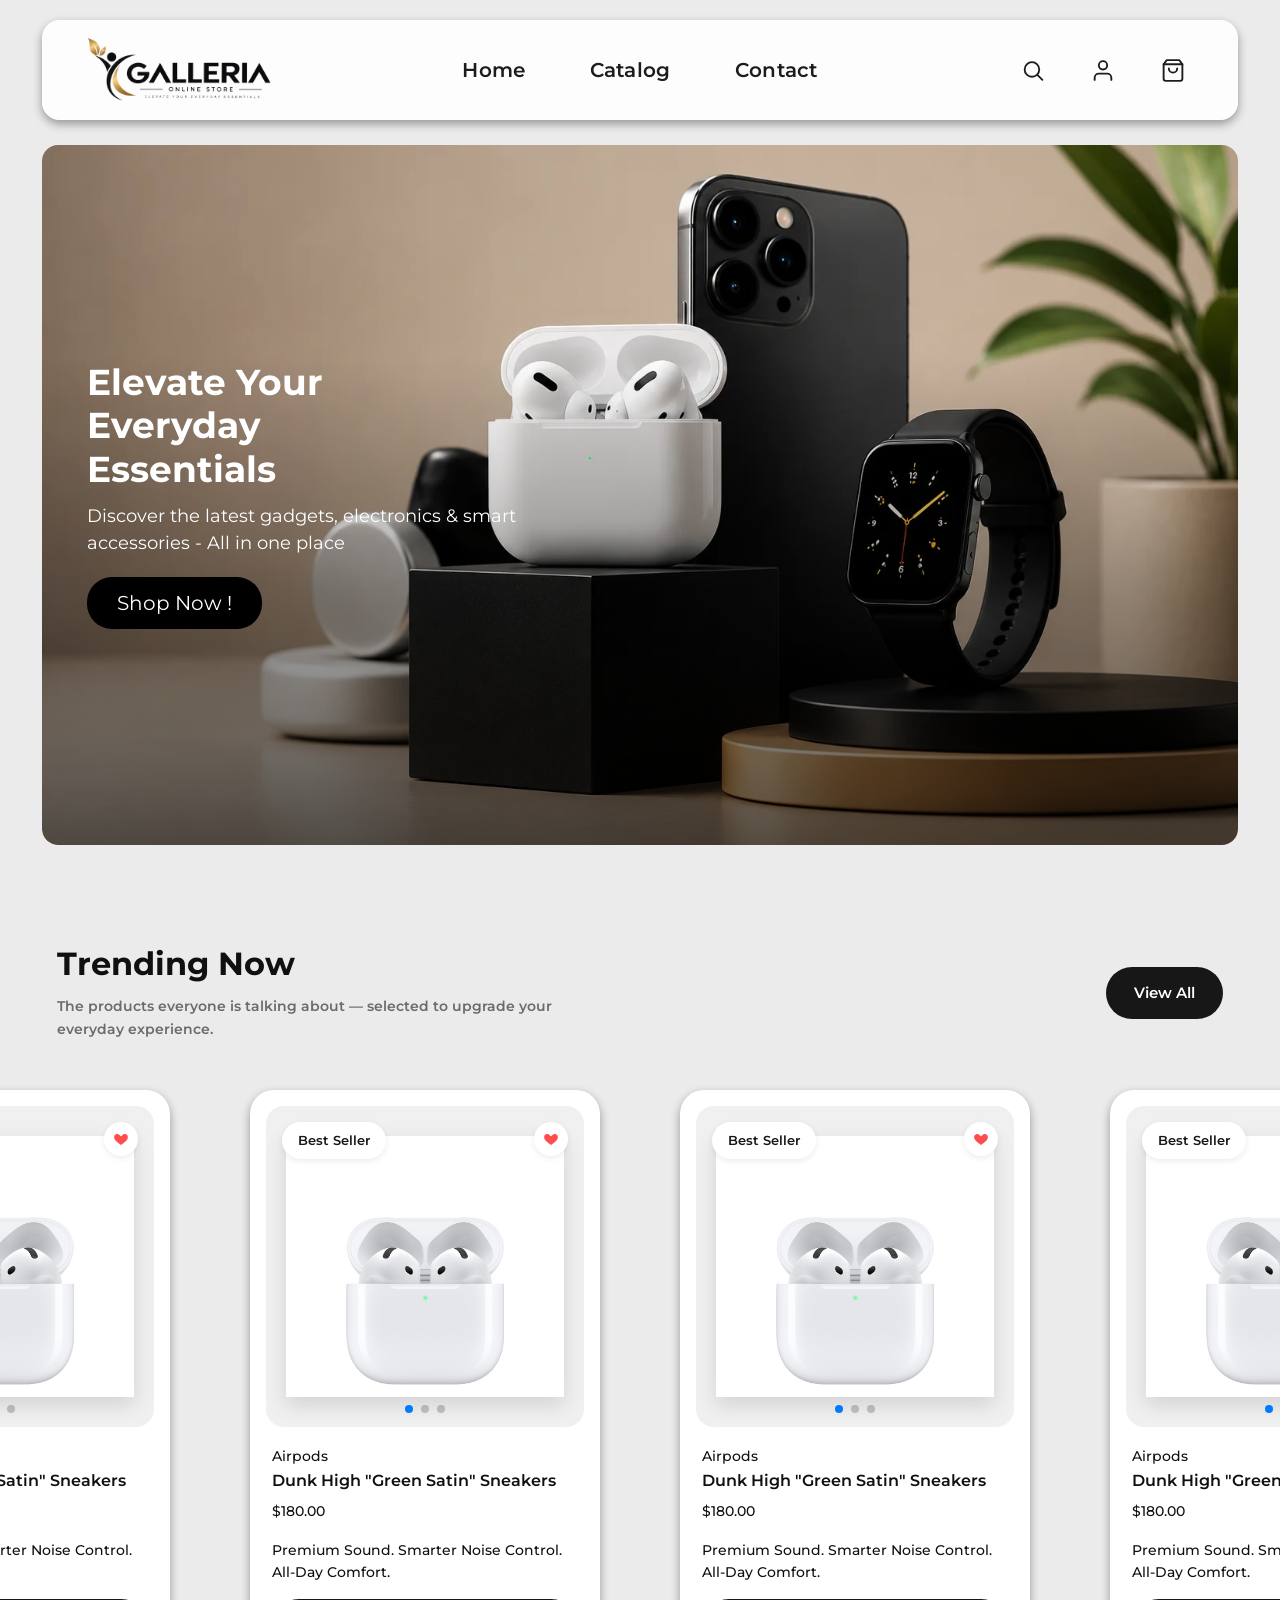
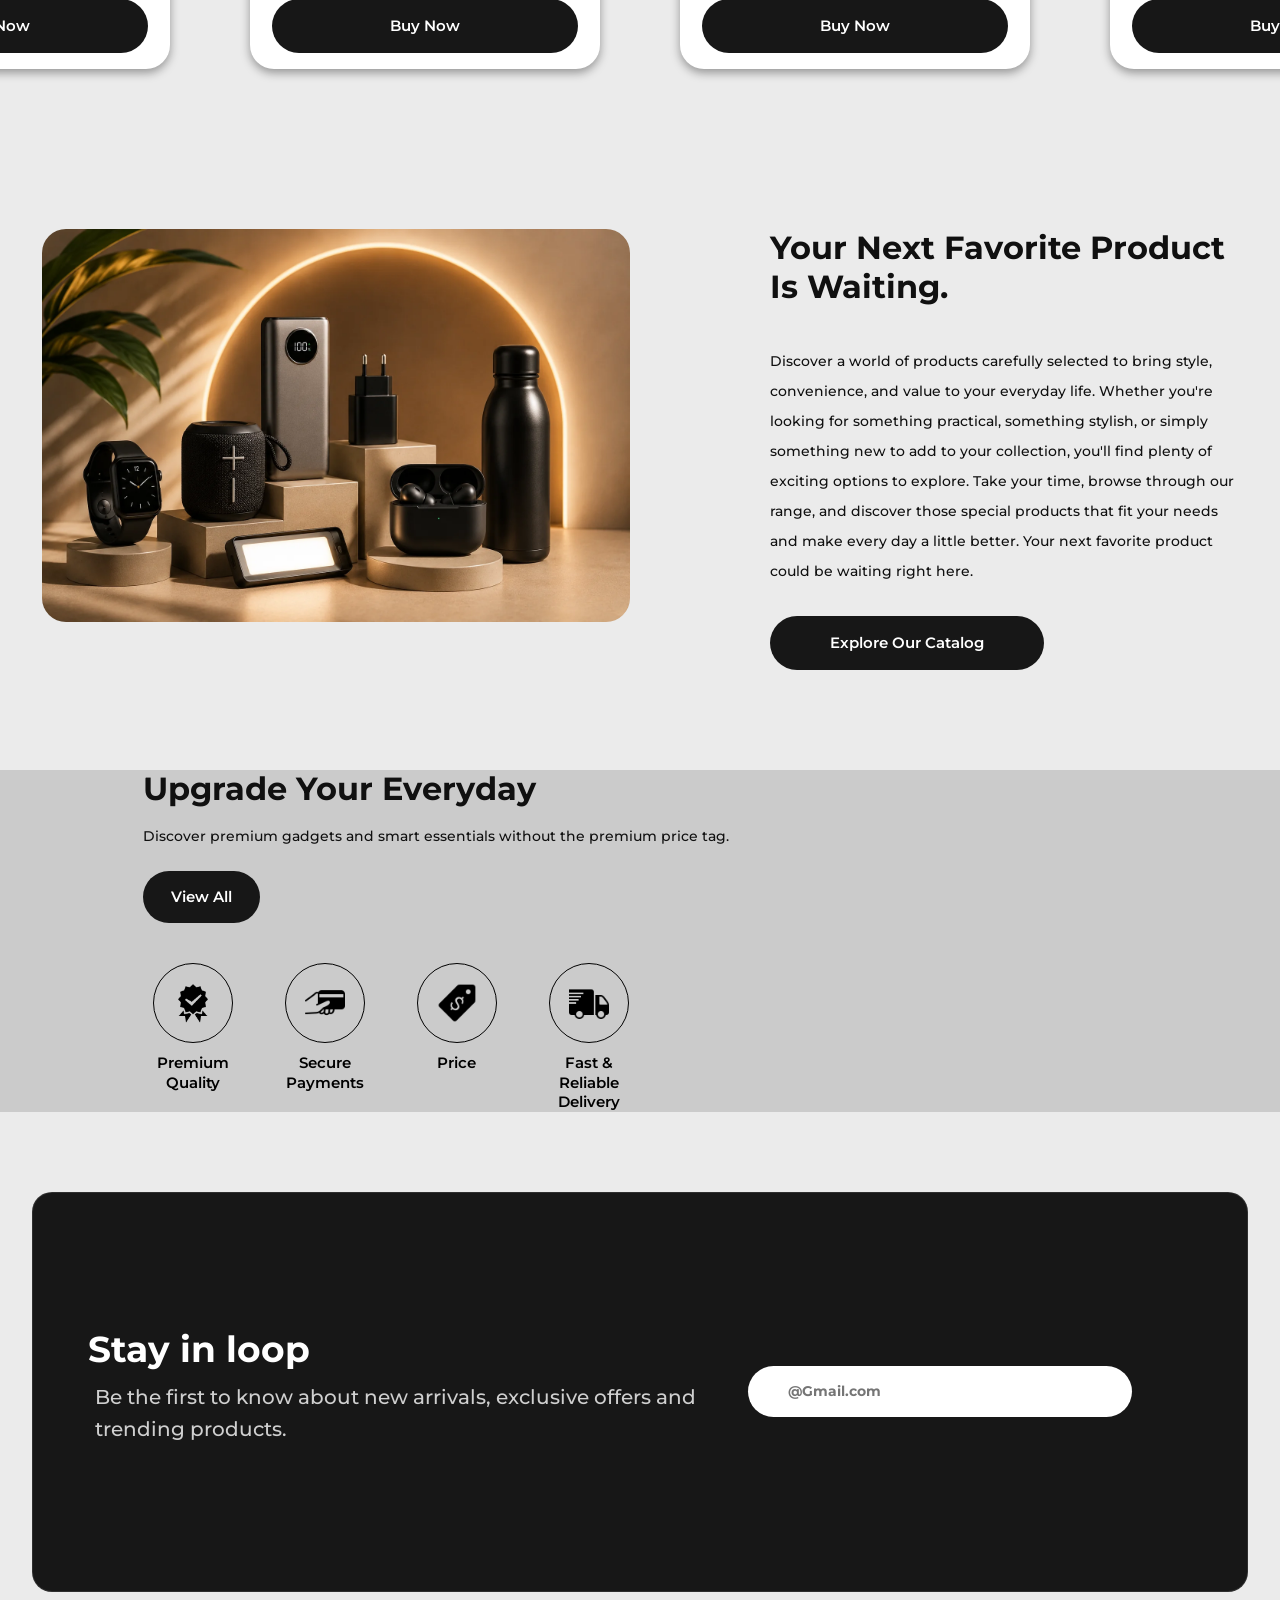
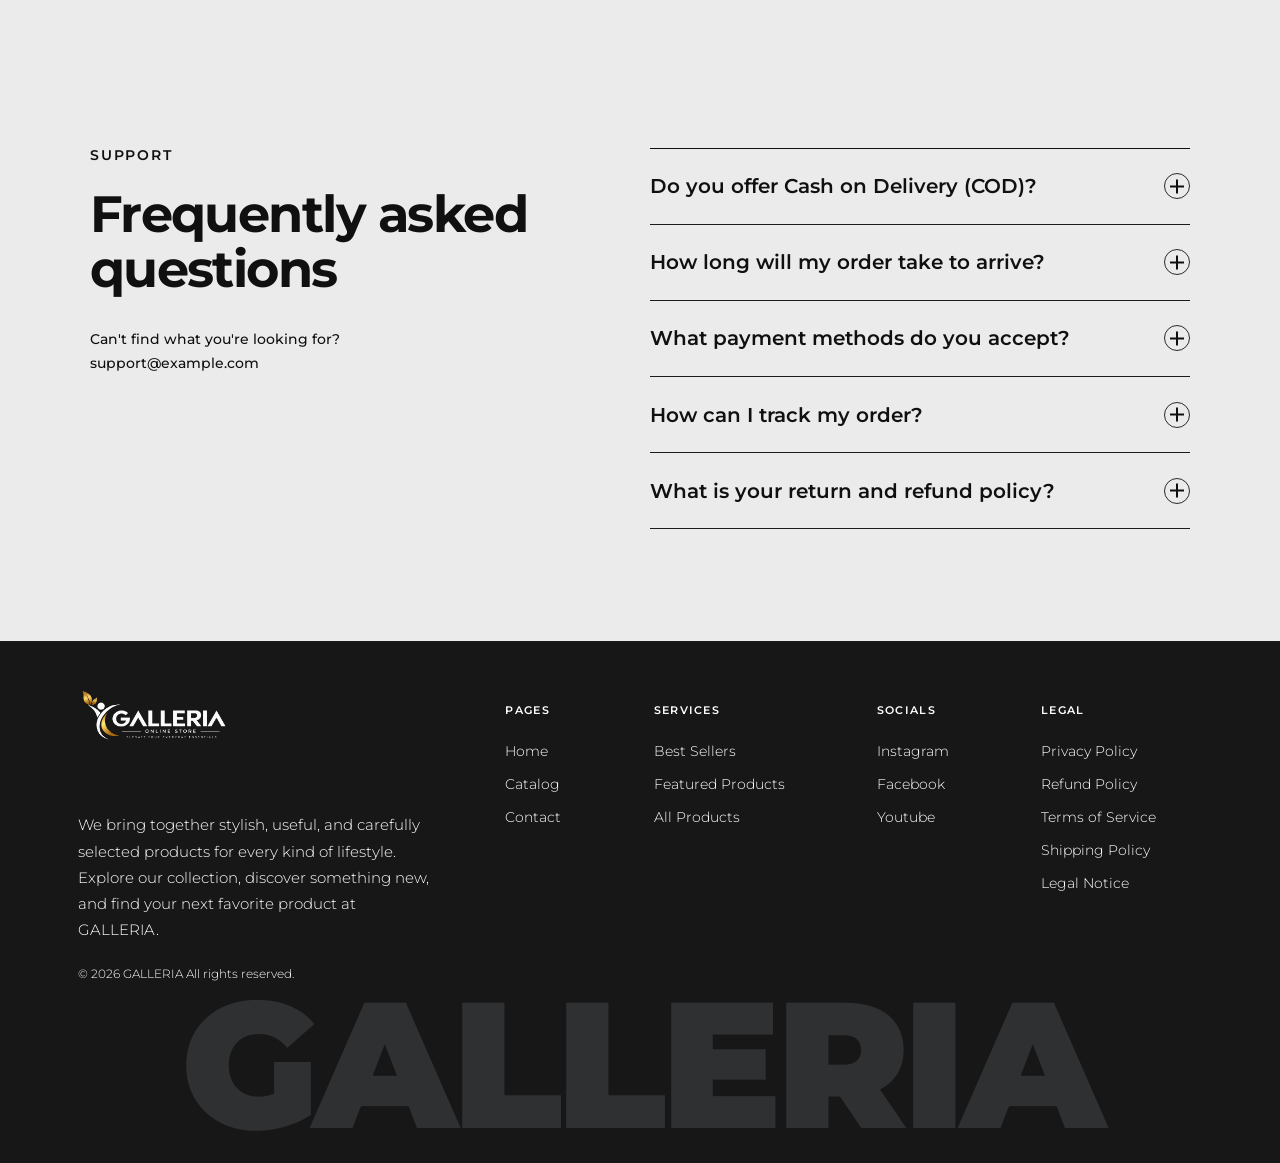
==== index.html @ 8efe570e "Today i made 4 pages refund,terms,legal and shipping" ====
<!DOCTYPE html>
<html lang="en">

<head>
    <meta charset="UTF-8">
    <meta name="viewport" content="width=device-width, initial-scale=1.0">
    <title> Galleria | Home </title>
    <meta http-equiv="X-UA-Compatible" content="IE=7">
    <link rel="shortcut icon" href="assets/images/favicon/favicon.ico" type="image/x-icon">
    <link rel="stylesheet" href="assets/css/custom-style.css">
</head>

<body>
    <!-- NAVBAR START -->
    <nav class="navbar">
        <div class="custom-container">
            <div class="row">
                <div class="col-12 col-lg-12">
                    <div class="nav__wrap">
                        <div class="nav_right">
                            <div class="header_logo">
                                <a href="index.html">
                                    <img class="img-fluid" src="assets/images/galleria images/logo/logo-img.avif"
                                        alt="logo">
                                </a>
                            </div>
                        </div>
                        <div class="main-menu">
                            <ul class="nav_item">
                                <li class="nav_items"><a href="index.html">Home</a></li>
                                <li class="nav_items"><a href="catalog.html">Catalog</a></li>
                                <li class="nav_items"><a href="contact.html">Contact</a></li>
                            </ul>
                        </div>
                        <div class="nav_buttons">
                            <div class="icon_group">
                                <a href="">
                                    <svg viewBox="0 0 24 24" fill="none" stroke-width="1.8" stroke-linecap="round"
                                        stroke-linejoin="round">
                                        <circle cx="11" cy="11" r="7" />
                                        <line x1="21" y1="21" x2="16.65" y2="16.65" />
                                    </svg>
                                </a>
                                <a href="">
                                    <svg viewBox="0 0 24 24" fill="none" stroke-width="1.8" stroke-linecap="round"
                                        stroke-linejoin="round">
                                        <path d="M20 21v-2a4 4 0 0 0-4-4H8a4 4 0 0 0-4 4v2" />
                                        <circle cx="12" cy="7" r="4" />
                                    </svg>
                                </a>
                                <a href="">
                                    <svg viewBox="0 0 24 24" fill="none" stroke-width="1.8" stroke-linecap="round"
                                        stroke-linejoin="round">
                                        <path d="M6 2 3 6v14a2 2 0 0 0 2 2h14a2 2 0 0 0 2-2V6l-3-4Z" />
                                        <path d="M3 6h18" />
                                        <path d="M16 10a4 4 0 0 1-8 0" />
                                    </svg>
                                </a>
                            </div>
                        </div>
                    </div>
                </div>
            </div>
        </div>
    </nav>
    <!-- NAVBAR END -->

    <!-- BANNER SECTION START -->
    <section class="banner_section">
        <div class="custom-container">
            <div class="banner_bg_wrap">
                <img class="bg-img" src="assets/images/galleria images/Banner img/banner-img.webp" alt="">
                <div class="banner_overlay"></div>
                <div class="row">
                    <div class="col-12 col-lg">
                        <div class="content-area">
                            <h2 class="heading fs-54 fw-700">Elevate Your<br>
                                Everyday<br> Essentials</h2>
                            <div class="cnt_wrap fs-24 fw-400">
                                <p>Discover the latest gadgets, electronics & smart accessories - All in one place</p>
                            </div>
                            <a href="#" class="primary-btn">
                                <div class="primary-btn-text">
                                    Shop Now !
                                </div>
                            </a>
                        </div>
                    </div>
                </div>
            </div>
        </div>
    </section>
    <!-- BANNER SECTION END -->

    <!-- Tranding now SECTION START -->
    <section class="tranding_now_section">
        <div class="custom-container">
            <div class="row">
                <!-- TOP-BLOCK -->
                <div class="col-12 col-lg-12">
                    <div class="top-block">
                        <div class="content_area primary-text-color">
                            <h2 class="heading fs-48 fw-700">Trending Now</h2>
                            <div class="cnt_wrap fs-16 fw-600">
                                The products everyone is talking about — selected to upgrade your everyday experience.
                            </div>
                        </div>
                        <div class="view_all_button">
                            <a href="#" class="view_all_text">
                                View All
                            </a>
                        </div>
                    </div>
                </div>
            </div>

            <!-- INNER CARDS -->
            <div class="tranding_now_inner">
                <div class="row ">
                    <div class="col-12 col-lg-12 d-flex justify-content-between ">
                        <!-- CARD 1 -->
                        <div class="col-12 col-lg-4 col-md-6">
                            <div class="product_item_cards">
                                <div class="product_bg">
                                    <div class="img_wrap">
                                        <span class="product_title">Best Seller</span>
                                        <span class="like_btn"></span>
                                        <div class="swiper img_swiper">
                                            <div class="swiper-wrapper">
                                                <div class="swiper-slide">
                                                    <img src="assets/images/galleria images/tranding now/airpods-4-select-202409_FV1.jpg"
                                                        alt="">
                                                </div>
                                                <div class="swiper-slide">
                                                    <img src="assets/images/galleria images/tranding now/airpods-4-select-202409_FV1.jpg"
                                                        alt="">
                                                </div>
                                                <div class="swiper-slide"><img
                                                        src="assets/images/galleria images/tranding now/airpods-4-select-202409_FV1.jpg"
                                                        alt=""></div>
                                            </div>
                                            <div class="swiper-pagination"></div>
                                        </div>
                                    </div>
                                    <div class="content_area primary-text-color ">
                                        <p class="brand fs-14 fw-500">Airpods</p>
                                        <h2 class="heading fs-20 fw-600">Dunk High "Green Satin" Sneakers</h2>
                                        <div class="cnt_wrap fs-16 fw-500">
                                            <p>$180.00</p>
                                            <p>Premium Sound. Smarter Noise Control. All-Day Comfort.</p>
                                        </div>
                                        <div class="product_button">
                                            <a href="#" class="buy_now_btn">
                                                Buy Now
                                            </a>
                                        </div>
                                    </div>
                                </div>
                            </div>
                        </div>

                        <!-- CARD 2 -->
                        <div class="col-12 col-lg-4 col-md-6">
                            <div class="product_item_cards">
                                <div class="product_bg">
                                    <div class="img_wrap">
                                        <span class="product_title">Best Seller</span>
                                        <span class="like_btn"></span>
                                        <div class="swiper img_swiper">
                                            <div class="swiper-wrapper">
                                                <div class="swiper-slide">
                                                    <img src="assets/images/galleria images/tranding now/airpods-4-select-202409_FV1.jpg"
                                                        alt="">
                                                </div>
                                                <div class="swiper-slide">
                                                    <img src="assets/images/galleria images/tranding now/airpods-4-select-202409_FV1.jpg"
                                                        alt="">
                                                </div>
                                                <div class="swiper-slide"><img
                                                        src="assets/images/galleria images/tranding now/airpods-4-select-202409_FV1.jpg"
                                                        alt=""></div>
                                            </div>
                                            <div class="swiper-pagination"></div>
                                        </div>
                                    </div>
                                    <div class="content_area primary-text-color ">
                                        <p class="brand fs-14 fw-500">Airpods</p>
                                        <h2 class="heading fs-20 fw-600">Dunk High "Green Satin" Sneakers</h2>
                                        <div class="cnt_wrap fs-16 fw-500">
                                            <p>$180.00</p>
                                            <p>Premium Sound. Smarter Noise Control. All-Day Comfort.</p>
                                        </div>
                                        <div class="product_button">
                                            <a href="#" class="buy_now_btn">
                                                Buy Now
                                            </a>
                                        </div>
                                    </div>
                                </div>
                            </div>
                        </div>

                        <!-- CARD 3 -->
                        <div class="col-12 col-lg-4 col-md-6">
                            <div class="product_item_cards">
                                <div class="product_bg">
                                    <div class="img_wrap">
                                        <span class="product_title">Best Seller</span>
                                        <span class="like_btn"></span>
                                        <div class="swiper img_swiper">
                                            <div class="swiper-wrapper">
                                                <div class="swiper-slide">
                                                    <img src="assets/images/galleria images/tranding now/airpods-4-select-202409_FV1.jpg"
                                                        alt="">
                                                </div>
                                                <div class="swiper-slide">
                                                    <img src="assets/images/galleria images/tranding now/airpods-4-select-202409_FV1.jpg"
                                                        alt="">
                                                </div>
                                                <div class="swiper-slide"><img
                                                        src="assets/images/galleria images/tranding now/airpods-4-select-202409_FV1.jpg"
                                                        alt=""></div>
                                            </div>
                                            <div class="swiper-pagination"></div>
                                        </div>
                                    </div>
                                    <div class="content_area primary-text-color ">
                                        <p class="brand fs-14 fw-500">Airpods</p>
                                        <h2 class="heading fs-20 fw-600">Dunk High "Green Satin" Sneakers</h2>
                                        <div class="cnt_wrap fs-16 fw-500">
                                            <p>$180.00</p>
                                            <p>Premium Sound. Smarter Noise Control. All-Day Comfort.</p>
                                        </div>
                                        <div class="product_button">
                                            <a href="#" class="buy_now_btn">
                                                Buy Now
                                            </a>
                                        </div>
                                    </div>
                                </div>
                            </div>
                        </div>

                        <!-- CARD 4 -->
                        <div class="col-12 col-lg-4 col-md-6">
                            <div class="product_item_cards">
                                <div class="product_bg">
                                    <div class="img_wrap">
                                        <span class="product_title">Best Seller</span>
                                        <span class="like_btn"></span>
                                        <div class="swiper img_swiper">
                                            <div class="swiper-wrapper">
                                                <div class="swiper-slide">
                                                    <img src="assets/images/galleria images/tranding now/airpods-4-select-202409_FV1.jpg"
                                                        alt="">
                                                </div>
                                                <div class="swiper-slide">
                                                    <img src="assets/images/galleria images/tranding now/airpods-4-select-202409_FV1.jpg"
                                                        alt="">
                                                </div>
                                                <div class="swiper-slide">
                                                    <img src="assets/images/galleria images/tranding now/airpods-4-select-202409_FV1.jpg"
                                                        alt="">
                                                </div>
                                            </div>
                                            <div class="swiper-pagination"></div>
                                        </div>
                                    </div>
                                    <div class="content_area primary-text-color">
                                        <p class="brand fs-14 fw-500">Airpods</p>
                                        <h2 class="heading fs-20 fw-600">Dunk High "Green Satin" Sneakers</h2>
                                        <div class="cnt_wrap fs-16 fw-500">
                                            <p>$180.00</p>
                                            <p>Premium Sound. Smarter Noise Control. All-Day Comfort.</p>
                                        </div>
                                        <div class="product_button">
                                            <a href="#" class="buy_now_btn">
                                                Buy Now
                                            </a>
                                        </div>
                                    </div>
                                </div>
                            </div>
                        </div>
                    </div>
                </div>
            </div>
        </div>
    </section>
    <!-- Tranfing now SECTION END -->

    <!-- Favorite product section START -->
    <section class="favorite_product_section">
        <div class="custom-container">
            <div class="favorite_product_inner">
                <div class="row">
                    <!-- RIGHT BLOCK -->
                    <div class="col-12 col-lg-6">
                        <div class="right-block">
                            <div class="img__wrap">
                                <img src="assets/images/galleria images/Favorite-product/favorite-product-section-img.webp"
                                    alt="">
                            </div>
                        </div>
                    </div>

                    <!-- LEFT BLOCK -->
                    <div class="col-12 col-lg-6">
                        <div class="left-block">
                            <div class="content_area primary-text-color">
                                <h2 class="heading fs-48 fw-700">Your Next Favorite
                                    Product Is Waiting.</h2>
                                <div class="cnt_wrap fs-16 fw-500">
                                    <p>Discover a world of products carefully selected to bring style, convenience, and
                                        value to your everyday life. Whether you're looking for something practical,
                                        something stylish, or simply something new to add to your collection, you'll
                                        find plenty of exciting options to explore. Take your time, browse through our
                                        range, and discover those special products that fit your needs and make every
                                        day a little better. Your next favorite product could be waiting right here.
                                    </p>
                                </div>
                                <a href="#" class="buy_now_btn">
                                    Explore Our Catalog
                                </a>
                            </div>
                        </div>
                    </div>
                </div>
            </div>
        </div>
    </section>
    <!-- Favorite product section END-->

    <!-- Discover premium section START -->
    <section class="discover_premium_section">
        <div class="custom-container">
            <div class="row">
                <div class="col-12 col-lg-6 offset-lg-1">
                    <div class="right-block">
                        <div class="content_area primary-text-color">
                            <h2 class="heading fs-48 fw-700">Upgrade Your Everyday</h2>
                            <div class="cnt_wrap fs-16 fw-500">
                                <p>Discover premium gadgets and smart essentials without the premium price tag.
                                </p>
                            </div>
                            <div class="view_all_button">
                                <a href="#" class="view_all_text">
                                    View All
                                </a>
                            </div>
                        </div>
                        <div class="promise_icons">
                            <ul class="promise_icons_list d-flex">
                                <li class="promise_icons_items">
                                    <div class="promise_icon">
                                        <img class="img-flied"
                                            src="assets/images/galleria images/discover-premium/icons/icons8-guarantee-64.png"
                                            alt="">
                                    </div>
                                    <span class="promise_icon_title">Premium Quality</span>
                                </li>
                                <li class="promise_icons_items">
                                    <div class="promise_icon">
                                        <img class="img-flied"
                                            src="assets/images/galleria images/discover-premium/icons/icons8-card-payment-50.png"
                                            alt="">
                                    </div>
                                    <span class="promise_icon_title">Secure Payments</span>
                                </li>
                                <li class="promise_icons_items">
                                    <div class="promise_icon">
                                        <img class="img-flied"
                                            src="assets/images/galleria images/discover-premium/icons/icons8-price-tag-usd-50.png"
                                            alt="">
                                    </div>
                                    <span class="promise_icon_title">Price</span>
                                </li>
                                <li class="promise_icons_items">
                                    <div class="promise_icon">
                                        <img class="img-flied"
                                            src="assets/images/galleria images/discover-premium/icons/icons8-in-transit-50.png"
                                            alt="">
                                    </div>
                                    <span class="promise_icon_title">Fast & Reliable Delivery</span>
                                </li>
                            </ul>
                        </div>
                    </div>
                </div>

                <div class="col-12 col-lg-5">
                    <div class="left-block">
                        <video class="discover_premium_section__video" autoplay muted loop playsinline>
                            <source
                                src="assets/images/galleria images/discover-premium/From Klickpin.com- Useful Curly Hair Tips for a Cozy Vibe-pin-id-1134484962412611636 (online-video-cutter.com) (1).mp4"
                                type="video/mp4">
                        </video>
                    </div>
                </div>
            </div>
        </div>
    </section>
    <!-- Discover premium END -->

    <!-- STAY IN LOOp  SECTION START -->
    <section class="stay_in_loop_section">
        <div class="stay_in_loop_box">
            <div class="content_area primary-text-color ">
                <h2 class="heading fs-54 fw-700">Stay in loop</h2>
                <div class="cnt_wrap fs-24 fw-500">
                    <p>Be the first to know about new arrivals, exclusive offers and trending products.</p>
                </div>
            </div>
            <input class="input" type="email" placeholder="@Gmail.com">
        </div>
    </section>
    <!-- Tranfing now SECTION END -->

    <!-- FAQ SECTION STARTS -->
    <section class="faq-section">
        <div class="custom-container">
            <div class="row">
                <div class="col-12 col-lg-6">
                    <div class="faq-left primary-text-color">
                        <p class="faq-eyebrow">Support</p>
                        <h1 class="faq-heading">Frequently asked questions</h1>
                        <p class="faq-subtext">Can't find what you're looking for?<br>
                            <a href="mailto:support@example.com" class="faq-link">support@example.com</a>
                        </p>
                    </div>
                </div>
                <div class="col-12 col-lg-6">
                    <div class="faq-right">
                        <div class="faq-item">
                            <button class="faq-q" aria-expanded="false">
                                <span>Do you offer Cash on Delivery (COD)?</span>
                                <div class="faq-icon" aria-hidden="true">
                                    <svg viewBox="0 0 24 24" fill="none" stroke="currentColor" stroke-width="2">
                                        <line x1="12" y1="5" x2="12" y2="19" />
                                        <line x1="5" y1="12" x2="19" y2="12" />
                                    </svg>
                                </div>
                            </button>
                            <div class="faq-a" role="region">
                                <div class="faq-a-inner"
                                    data-text="Yes, Cash on Delivery is available for eligible orders and serviceable locations. A COD/delivery charge may apply and will be clearly shown at checkout before you place your order.">
                                </div>
                            </div>
                        </div>
                        <div class="faq-item">
                            <button class="faq-q" aria-expanded="false">
                                <span>How long will my order take to arrive? </span>
                                <div class="faq-icon" aria-hidden="true">
                                    <svg viewBox="0 0 24 24" fill="none" stroke="currentColor" stroke-width="2">
                                        <line x1="12" y1="5" x2="12" y2="19" />
                                        <line x1="5" y1="12" x2="19" y2="12" />
                                    </svg>
                                </div>
                            </button>
                            <div class="faq-a" role="region">
                                <div class="faq-a-inner"
                                    data-text="Orders are generally processed within 1–3 business days and delivery usually takes around 3–7 business days after dispatch, depending on your location and courier service.">
                                </div>
                            </div>
                        </div>

                        <div class="faq-item">
                            <button class="faq-q" aria-expanded="false">
                                <span>What payment methods do you accept?</span>
                                <div class="faq-icon" aria-hidden="true">
                                    <svg viewBox="0 0 24 24" fill="none" stroke="currentColor" stroke-width="2">
                                        <line x1="12" y1="5" x2="12" y2="19" />
                                        <line x1="5" y1="12" x2="19" y2="12" />
                                    </svg>
                                </div>
                            </button>
                            <div class="faq-a" role="region">
                                <div class="faq-a-inner"
                                    data-text="We accept secure online payments through Razorpay, including UPI, credit/debit cards, net banking and other supported payment methods. COD may also be available for eligible orders.">
                                </div>
                            </div>
                        </div>

                        <div class="faq-item">
                            <button class="faq-q" aria-expanded="false">
                                <span>How can I track my order?</span>
                                <div class="faq-icon" aria-hidden="true">
                                    <svg viewBox="0 0 24 24" fill="none" stroke="currentColor" stroke-width="2">
                                        <line x1="12" y1="5" x2="12" y2="19" />
                                        <line x1="5" y1="12" x2="19" y2="12" />
                                    </svg>
                                </div>
                            </button>
                            <div class="faq-a" role="region">
                                <div class="faq-a-inner"
                                    data-text="Once your order has been dispatched, tracking information will be shared through the contact details provided during checkout. You can use the tracking information to follow your shipment.">
                                </div>
                            </div>
                        </div>

                        <div class="faq-item">
                            <button class="faq-q" aria-expanded="false">
                                <span>What is your return and refund policy?</span>
                                <div class="faq-icon" aria-hidden="true">
                                    <svg viewBox="0 0 24 24" fill="none" stroke="currentColor" stroke-width="2">
                                        <line x1="12" y1="5" x2="12" y2="19" />
                                        <line x1="5" y1="12" x2="19" y2="12" />
                                    </svg>
                                </div>
                            </button>
                            <div class="faq-a" role="region">
                                <div class="faq-a-inner"
                                    data-text="If you receive a damaged, defective, incorrect or significantly different product, please contact us within the applicable return period. Our team will review your request and guide you through the return, replacement or refund process according to our Return & Refund Policy.">
                                </div>
                            </div>
                        </div>
                    </div>
                </div>
            </div>
        </div>
    </section>
    <!-- FAQ SECTION ENDS -->

    <!-- FOOTER -->
    <footer class="footer">
        <!-- Top Grid -->
        <div class="footer-grid">
            <!-- Brand Column -->
            <div class="row">
                <div class="col-12 col-lg-4">
                    <div class="footer-brand">
                        <div class="footer-logo">
                            <img src="assets/images/galleria images/logo/White logo.png" alt="CallForSites.dev logo"
                                class="footer-logo-img" />
                        </div>
                        <p class="footer-tagline">
                            We bring together stylish, useful, and carefully selected products for every kind of
                            lifestyle.
                            Explore our collection, discover something new, and find your next favorite product at
                            GALLERIA.
                        </p>
                        <p class="footer-copy">
                            &copy; <span id="year"></span> GALLERIA All rights reserved.
                        </p>
                    </div>
                </div>
                <div class="col-12 col-lg-8">
                    <div class="footer_pages">
                        <div class="footer-col">
                            <p class="footer-col-heading">Pages</p>
                            <ul class="footer-links">
                                <li><a href="index.html">Home</a></li>
                                <li><a href="#">Catalog</a></li>
                                <li><a href="contact.html">Contact</a></li>
                            </ul>
                        </div>
                        <!-- Services -->
                        <div class="footer-col">
                            <p class="footer-col-heading">Services</p>
                            <ul class="footer-links">
                                <li><a href="#"> Best Sellers</a></li>
                                <li><a href="#">Featured Products </a></li>
                                <li><a href="#">All Products </a></li>
                            </ul>
                        </div>

                        <!-- Socials -->
                        <div class="footer-col">
                            <p class="footer-col-heading">Socials</p>
                            <ul class="footer-links">
                                <li><a href="#">Instagram</a></li>
                                <li><a href="#">Facebook</a></li>
                                <li><a href="#">Youtube</a></li>
                            </ul>
                        </div>

                        <!-- Legal -->
                        <div class="footer-col">
                            <p class="footer-col-heading">Legal</p>
                            <ul class="footer-links">
                                <li><a href="privacy-policy.html">Privacy Policy</a></li>
                                <li><a href="refund-policy.html">Refund Policy</a></li>
                                <li><a href="terms-of-service.html">Terms of Service</a></li>
                                <li><a href="shipping-policy.html">Shipping Policy</a></li>
                                <li><a href="legal-notice.html">Legal Notice</a></li>
                            </ul>
                        </div>
                    </div>
                    <!-- Pages -->
                </div>
            </div>
        </div>

        <!-- Big Watermark -->
        <div class="footer-watermark" aria-hidden="true">GALLERIA</div>

    </footer>
    <!-- FOOTER -->

</body>
<script src="assets/js/component.js"></script>
<script src="assets/js/custom-script.js"></script>
<script src="assets/js/home.js"></script>

</html>
---- assets/css/custom-style.css ----
@charset "UTF-8";

@import url("font.css");
@import url("components.css");
@import url("swiper-bundle.min.css");
@import url("common.css");
@import url("nav.css");
@import url("index.css");
@import url("contact.css");
@import url("privacy-policy.css");
@import url("refund-policy.css");
@import url("terms-of-service.css");
@import url("shipping-policy.css");
@import url("legal-notice.css");
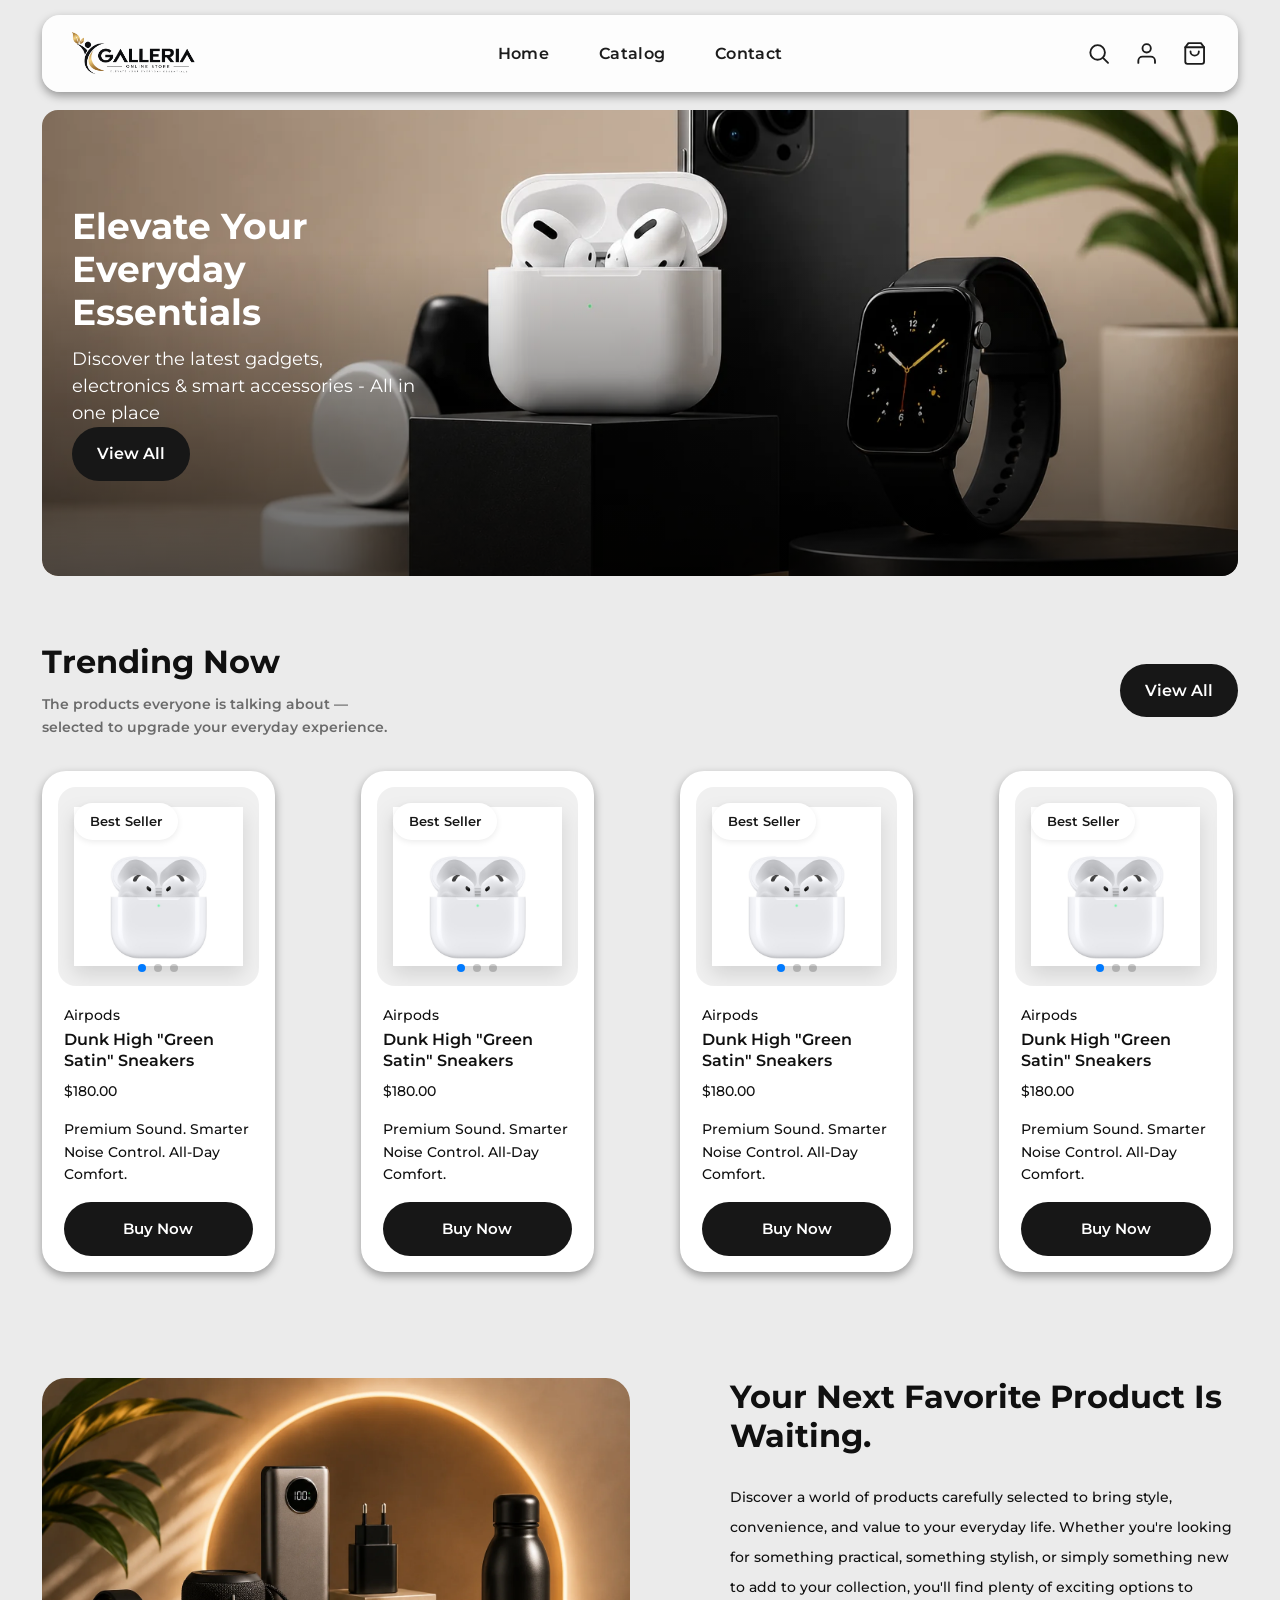
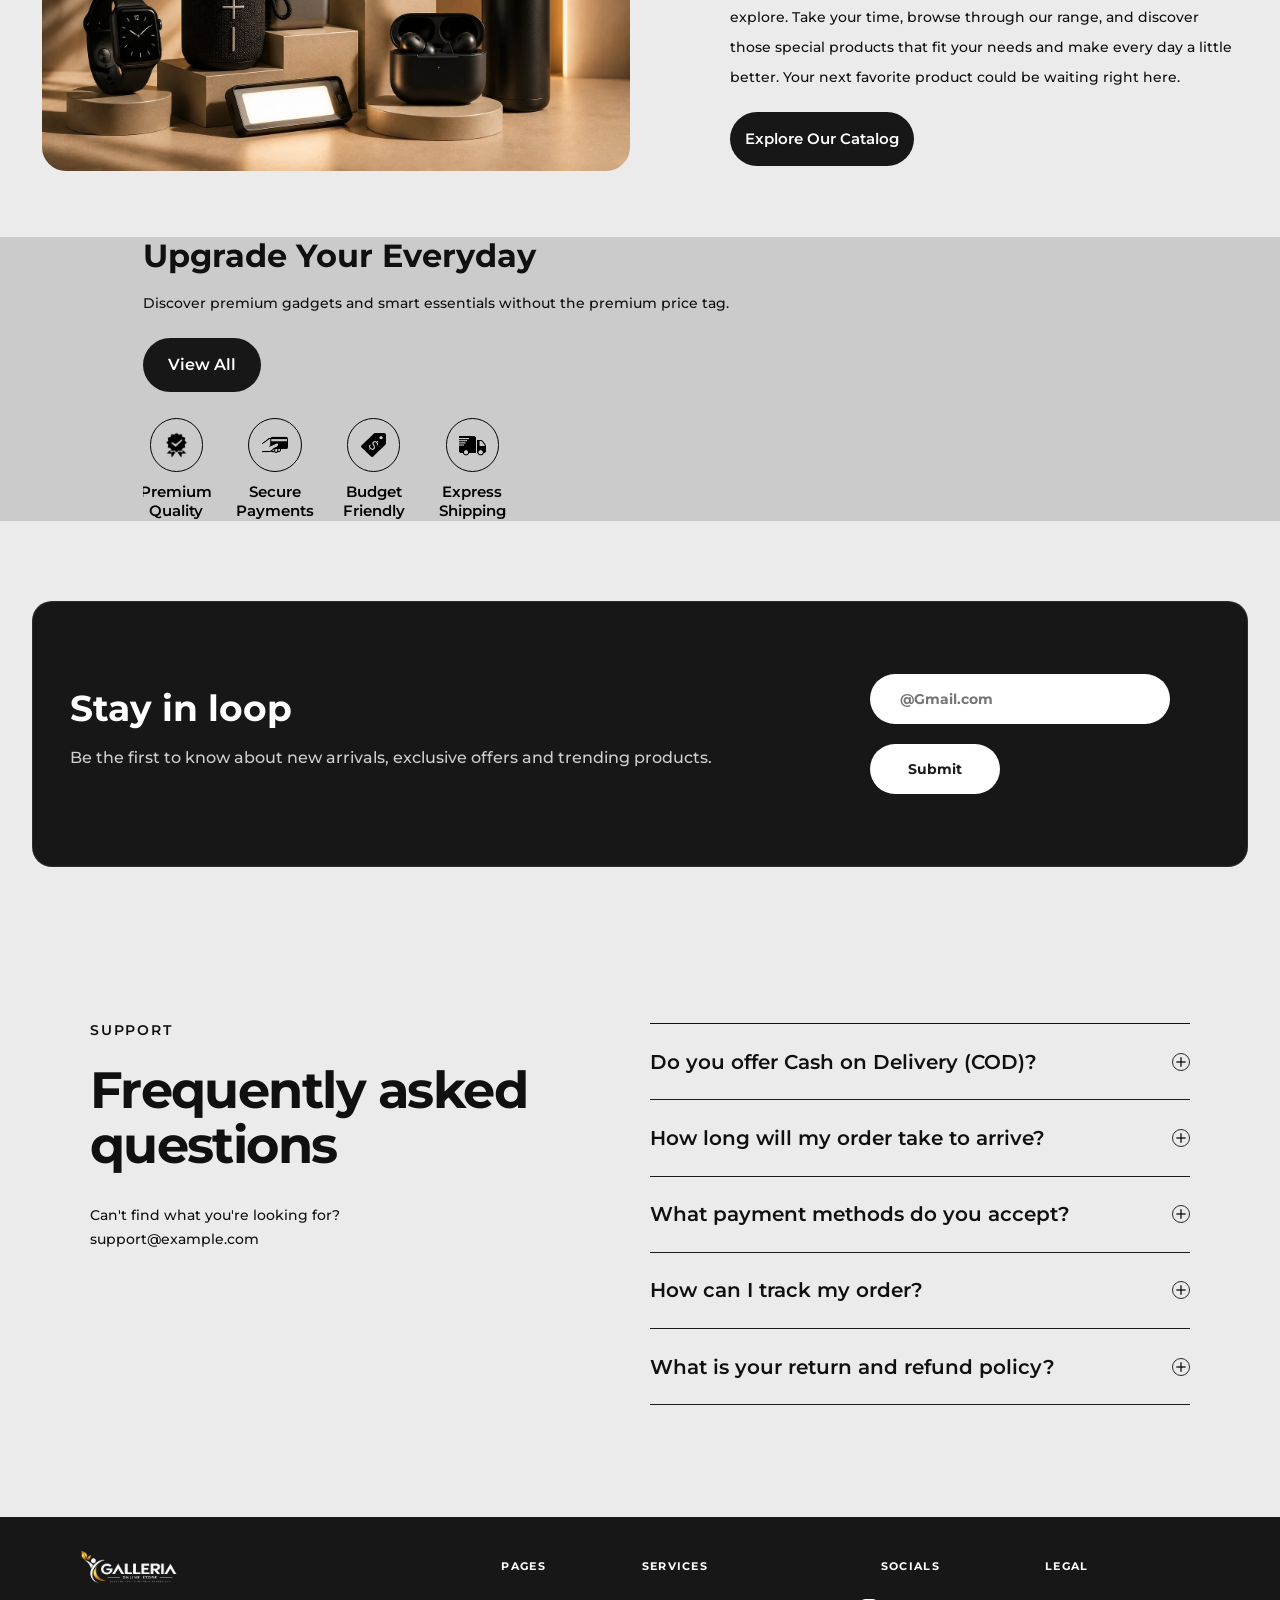
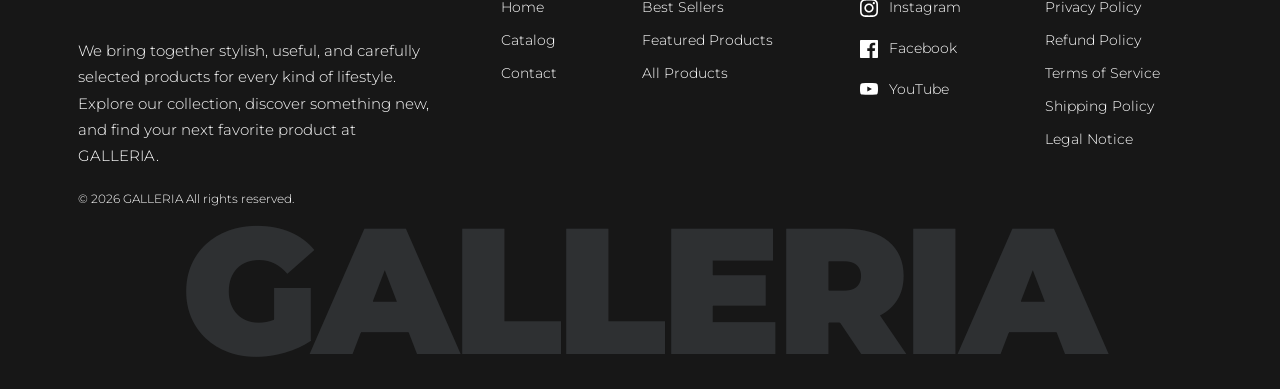
==== commit 5e611ab4: "Homw page responsive done" ====
--- a/index.html
+++ b/index.html
@@ -26,6 +26,13 @@
                             </div>
                         </div>
                         <div class="main-menu">
+                            <button class="menu-close" aria-label="Close menu">
+                                <svg viewBox="0 0 24 24" fill="none" stroke="currentColor" stroke-width="1.8"
+                                    stroke-linecap="round" stroke-linejoin="round">
+                                    <line x1="18" y1="6" x2="6" y2="18" />
+                                    <line x1="6" y1="6" x2="18" y2="18" />
+                                </svg>
+                            </button>
                             <ul class="nav_item">
                                 <li class="nav_items"><a href="index.html">Home</a></li>
                                 <li class="nav_items"><a href="catalog.html">Catalog</a></li>
@@ -56,6 +63,14 @@
                                         <path d="M16 10a4 4 0 0 1-8 0" />
                                     </svg>
                                 </a>
+                                <a href="#" class="hamburger-toggle">
+                                    <svg viewBox="0 0 24 24" fill="none" stroke-width="1.8" stroke-linecap="round"
+                                        stroke-linejoin="round">
+                                        <line x1="3" y1="6" x2="21" y2="6" />
+                                        <line x1="3" y1="12" x2="21" y2="12" />
+                                        <line x1="3" y1="18" x2="21" y2="18" />
+                                    </svg>
+                                </a>
                             </div>
                         </div>
                     </div>
@@ -63,6 +78,10 @@
             </div>
         </div>
     </nav>
+    <!-- NAVBAR END -->
+
+    <!-- place right after </nav> -->
+    <div class="nav-backdrop"></div>
     <!-- NAVBAR END -->
 
     <!-- BANNER SECTION START -->
@@ -79,11 +98,11 @@
                             <div class="cnt_wrap fs-24 fw-400">
                                 <p>Discover the latest gadgets, electronics & smart accessories - All in one place</p>
                             </div>
-                            <a href="#" class="primary-btn">
-                                <div class="primary-btn-text">
-                                    Shop Now !
-                                </div>
-                            </a>
+                            <div class="view_all_button">
+                                <a href="#" class="view_all_text">
+                                    View All
+                                </a>
+                            </div>
                         </div>
                     </div>
                 </div>
@@ -124,7 +143,6 @@
                                 <div class="product_bg">
                                     <div class="img_wrap">
                                         <span class="product_title">Best Seller</span>
-                                        <span class="like_btn"></span>
                                         <div class="swiper img_swiper">
                                             <div class="swiper-wrapper">
                                                 <div class="swiper-slide">
@@ -165,7 +183,6 @@
                                 <div class="product_bg">
                                     <div class="img_wrap">
                                         <span class="product_title">Best Seller</span>
-                                        <span class="like_btn"></span>
                                         <div class="swiper img_swiper">
                                             <div class="swiper-wrapper">
                                                 <div class="swiper-slide">
@@ -206,7 +223,6 @@
                                 <div class="product_bg">
                                     <div class="img_wrap">
                                         <span class="product_title">Best Seller</span>
-                                        <span class="like_btn"></span>
                                         <div class="swiper img_swiper">
                                             <div class="swiper-wrapper">
                                                 <div class="swiper-slide">
@@ -247,7 +263,6 @@
                                 <div class="product_bg">
                                     <div class="img_wrap">
                                         <span class="product_title">Best Seller</span>
-                                        <span class="like_btn"></span>
                                         <div class="swiper img_swiper">
                                             <div class="swiper-wrapper">
                                                 <div class="swiper-slide">
@@ -373,7 +388,7 @@
                                             src="assets/images/galleria images/discover-premium/icons/icons8-price-tag-usd-50.png"
                                             alt="">
                                     </div>
-                                    <span class="promise_icon_title">Price</span>
+                                    <span class="promise_icon_title">Budget Friendly</span>
                                 </li>
                                 <li class="promise_icons_items">
                                     <div class="promise_icon">
@@ -381,7 +396,7 @@
                                             src="assets/images/galleria images/discover-premium/icons/icons8-in-transit-50.png"
                                             alt="">
                                     </div>
-                                    <span class="promise_icon_title">Fast & Reliable Delivery</span>
+                                    <span class="promise_icon_title">Express Shipping</span>
                                 </li>
                             </ul>
                         </div>
@@ -402,16 +417,23 @@
     </section>
     <!-- Discover premium END -->
 
-    <!-- STAY IN LOOp  SECTION START -->
+    <!-- STAY IN LOOP  SECTION START -->
     <section class="stay_in_loop_section">
         <div class="stay_in_loop_box">
             <div class="content_area primary-text-color ">
                 <h2 class="heading fs-54 fw-700">Stay in loop</h2>
-                <div class="cnt_wrap fs-24 fw-500">
+                <div class="cnt_wrap fs-20 fw-500">
                     <p>Be the first to know about new arrivals, exclusive offers and trending products.</p>
                 </div>
             </div>
-            <input class="input" type="email" placeholder="@Gmail.com">
+            <div class="subscribe_us ">
+                <input class="input" type="email" placeholder="@Gmail.com">
+                <div class="subscribe_btn">
+                    <a href="#" class="subscribe_btn_text d-flex justify-content-center">
+                        Submit
+                    </a>
+                </div>
+            </div>
         </div>
     </section>
     <!-- Tranfing now SECTION END -->
@@ -566,11 +588,50 @@
 
                         <!-- Socials -->
                         <div class="footer-col">
-                            <p class="footer-col-heading">Socials</p>
+                            <p class="footer-col-heading pl-10">Socials</p>
                             <ul class="footer-links">
-                                <li><a href="#">Instagram</a></li>
-                                <li><a href="#">Facebook</a></li>
-                                <li><a href="#">Youtube</a></li>
+                                <li><a href="#">
+                                        <div class="social_icon">
+                                            <svg viewBox="0 0 24 24" xmlns="http://www.w3.org/2000/svg" role="img"
+                                                aria-labelledby="instagram-logo" style="height: 24px;">
+                                                <title id="instagram-logo">Instagram</title>
+                                                <path fill="#fff"
+                                                    d="M16.8196 8.27581C17.4161 8.27581 17.8996 7.79226 17.8996 7.19579C17.8996 6.59931 17.4161 6.1158 16.8196 6.1158C16.2231 6.1158 15.7396 6.59931 15.7396 7.19579C15.7396 7.79226 16.2231 8.27581 16.8196 8.27581Z">
+                                                </path>
+                                                <path fill="#fff" fill-rule="evenodd"
+                                                    d="M12.0154 7.37838C9.46291 7.37838 7.39373 9.44757 7.39373 12C7.39373 14.5525 9.46291 16.6217 12.0154 16.6217C14.5678 16.6217 16.637 14.5525 16.637 12C16.637 9.44757 14.5678 7.37838 12.0154 7.37838ZM9.01535 12C9.01535 13.6569 10.3585 15 12.0154 15C13.6722 15 15.0154 13.6569 15.0154 12C15.0154 10.3432 13.6722 9 12.0154 9C10.3585 9 9.01535 10.3432 9.01535 12Z">
+                                                </path>
+                                                <path fill="#fff"
+                                                    d="M12.0154 3C9.57109 3 9.26464 3.01036 8.30469 3.05416C7.34671 3.09789 6.69251 3.25001 6.12 3.47251C5.52817 3.70251 5.02627 4.01025 4.52593 4.51058C4.02559 5.01092 3.71785 5.51283 3.48785 6.10466C3.26535 6.67716 3.11323 7.33137 3.06951 8.28935C3.02571 9.24926 3.01538 9.55575 3.01538 12C3.01538 14.4443 3.02571 14.7508 3.06951 15.7107C3.11323 16.6687 3.26535 17.3229 3.48785 17.8954C3.71785 18.4872 4.02559 18.9891 4.52593 19.4895C5.02627 19.9898 5.52817 20.2975 6.12 20.5275C6.69251 20.75 7.34671 20.9021 8.30469 20.9459C9.26464 20.9897 9.57109 21 12.0154 21C14.4596 21 14.7661 20.9897 15.726 20.9459C16.684 20.9021 17.3382 20.75 17.9107 20.5275C18.5026 20.2975 19.0045 19.9898 19.5048 19.4895C20.0051 18.9891 20.3129 18.4872 20.5429 17.8954C20.7654 17.3229 20.9175 16.6687 20.9612 15.7107C21.005 14.7508 21.0154 14.4443 21.0154 12C21.0154 9.55575 21.005 9.24926 20.9612 8.28935C20.9175 7.33137 20.7654 6.67716 20.5429 6.10466C20.3129 5.51283 20.0051 5.01092 19.5048 4.51058C19.0045 4.01025 18.5026 3.70251 17.9107 3.47251C17.3382 3.25001 16.684 3.09789 15.726 3.05416C14.7661 3.01036 14.4596 3 12.0154 3ZM12.0154 4.62165C14.4185 4.62165 14.7031 4.6308 15.6521 4.6741C16.5296 4.71415 17.0062 4.86077 17.3233 4.98398C17.7434 5.14725 18.0432 5.34231 18.3582 5.65723C18.6731 5.97215 18.8681 6.272 19.0314 6.69206C19.1546 7.00923 19.3012 7.48577 19.3413 8.36323C19.3846 9.31228 19.3937 9.5969 19.3937 12C19.3937 14.4031 19.3846 14.6878 19.3413 15.6368C19.3012 16.5143 19.1546 16.9908 19.0314 17.308C18.8681 17.728 18.6731 18.0279 18.3582 18.3428C18.0432 18.6577 17.7434 18.8528 17.3233 19.016C17.0062 19.1393 16.5296 19.2859 15.6521 19.3259C14.7032 19.3692 14.4186 19.3784 12.0154 19.3784C9.61211 19.3784 9.32748 19.3692 8.37861 19.3259C7.50112 19.2859 7.02457 19.1393 6.70744 19.016C6.28734 18.8528 5.9875 18.6577 5.67258 18.3428C5.35766 18.0279 5.16259 17.728 4.99936 17.308C4.87611 16.9908 4.72949 16.5143 4.68944 15.6368C4.64615 14.6878 4.637 14.4031 4.637 12C4.637 9.5969 4.64615 9.31228 4.68944 8.36323C4.72949 7.48577 4.87611 7.00923 4.99936 6.69206C5.16259 6.272 5.35766 5.97215 5.67258 5.65723C5.9875 5.34231 6.28734 5.14725 6.70744 4.98398C7.02457 4.86077 7.50112 4.71415 8.37861 4.6741C9.32748 4.6308 9.61211 4.62165 12.0154 4.62165Z">
+                                                </path>
+                                            </svg>
+                                        </div>
+                                        <span class="social_name">Instagram</span>
+                                    </a></li>
+                                <li><a href="#">
+                                        <div class="social_icon">
+                                            <svg viewBox="0 0 24 24" xmlns="http://www.w3.org/2000/svg" role="img"
+                                                aria-labelledby="facebook-logo" style="height: 24px;">
+                                                <title id="facebook-logo">Facebook</title>
+                                                <path fill="#fff"
+                                                    d="M3.9936 3C3.4446 3 3 3.4446 3 3.9936V20.0064C3 20.5545 3.4446 21 3.9936 21H12.6147V14.0295H10.2684V11.3124H12.6147V9.309C12.6147 6.9843 14.034 5.718 16.1085 5.718C17.1021 5.718 17.9553 5.7927 18.2046 5.8251V8.2551L16.7664 8.256C15.6378 8.256 15.42 8.7915 15.42 9.5781V11.3124H18.1101L17.7591 14.0295H15.42V21H20.0064C20.5554 21 21 20.5545 21 20.0064V3.9936C21 3.4446 20.5554 3 20.0064 3H3.9936Z">
+                                                </path>
+                                            </svg>
+                                        </div>
+                                        <span class="social_name">Facebook</span>
+                                    </a></li>
+                                <li><a href="#">
+                                        <div class="social_icon">
+                                            <svg viewBox="0 0 24 24" xmlns="http://www.w3.org/2000/svg" role="img"
+                                                aria-labelledby="youtube-logo" style="height: 24px;">
+                                                <title id="youtube-logo">YouTube</title>
+                                                <path fill="#fff"
+                                                    d="M20.6883 7.9079c-.2201-.905-1.0031-1.572-1.9457-1.6721C16.5106 6 14.2516 5.9993 12.0025 6c-2.2492-.0008-4.5082 0-6.7402.2357-.9426.1-1.7256.767-1.9457 1.672C3.0033 9.1969 3 10.6029 3 11.9296c0 1.3267 0 2.7334.3125 4.0216.221.905 1.0031 1.5728 1.9457 1.6721 2.232.2357 4.491.2364 6.7402.2357 2.2491.0007 4.5081 0 6.7401-.2357.9426-.0993 1.7256-.7671 1.9457-1.6721.3133-1.2882.3158-2.6949.3158-4.0216 0-1.3267.0016-2.7327-.3117-4.0216Zm-10.3819 6.5364V9.6185l4.6571 2.4125-4.6571 2.4133Z">
+                                                </path>
+                                            </svg>
+                                        </div>
+                                        <span class="social_name">YouTube</span>
+                                    </a></li>
                             </ul>
                         </div>
 
@@ -601,5 +662,8 @@
 <script src="assets/js/component.js"></script>
 <script src="assets/js/custom-script.js"></script>
 <script src="assets/js/home.js"></script>
+<script src="assets/js/nav.js"></script>
+
+
 
 </html>
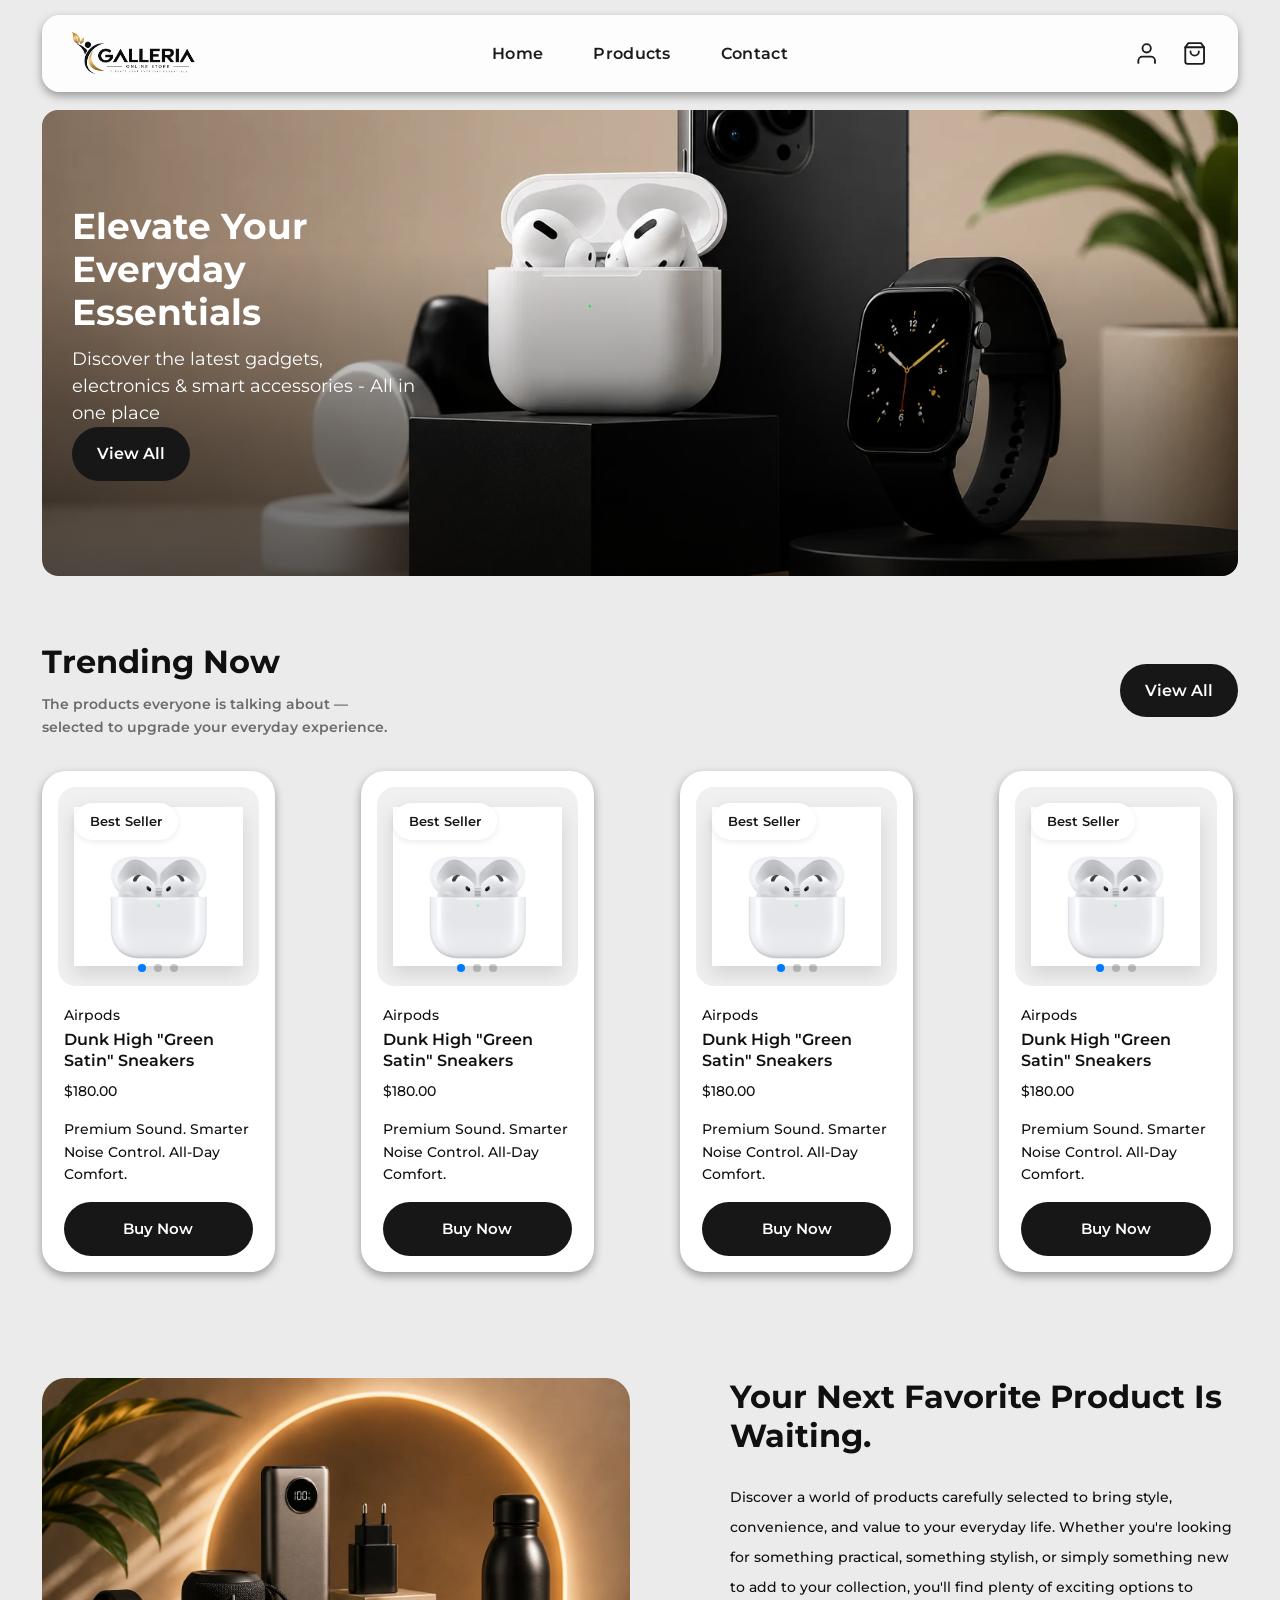
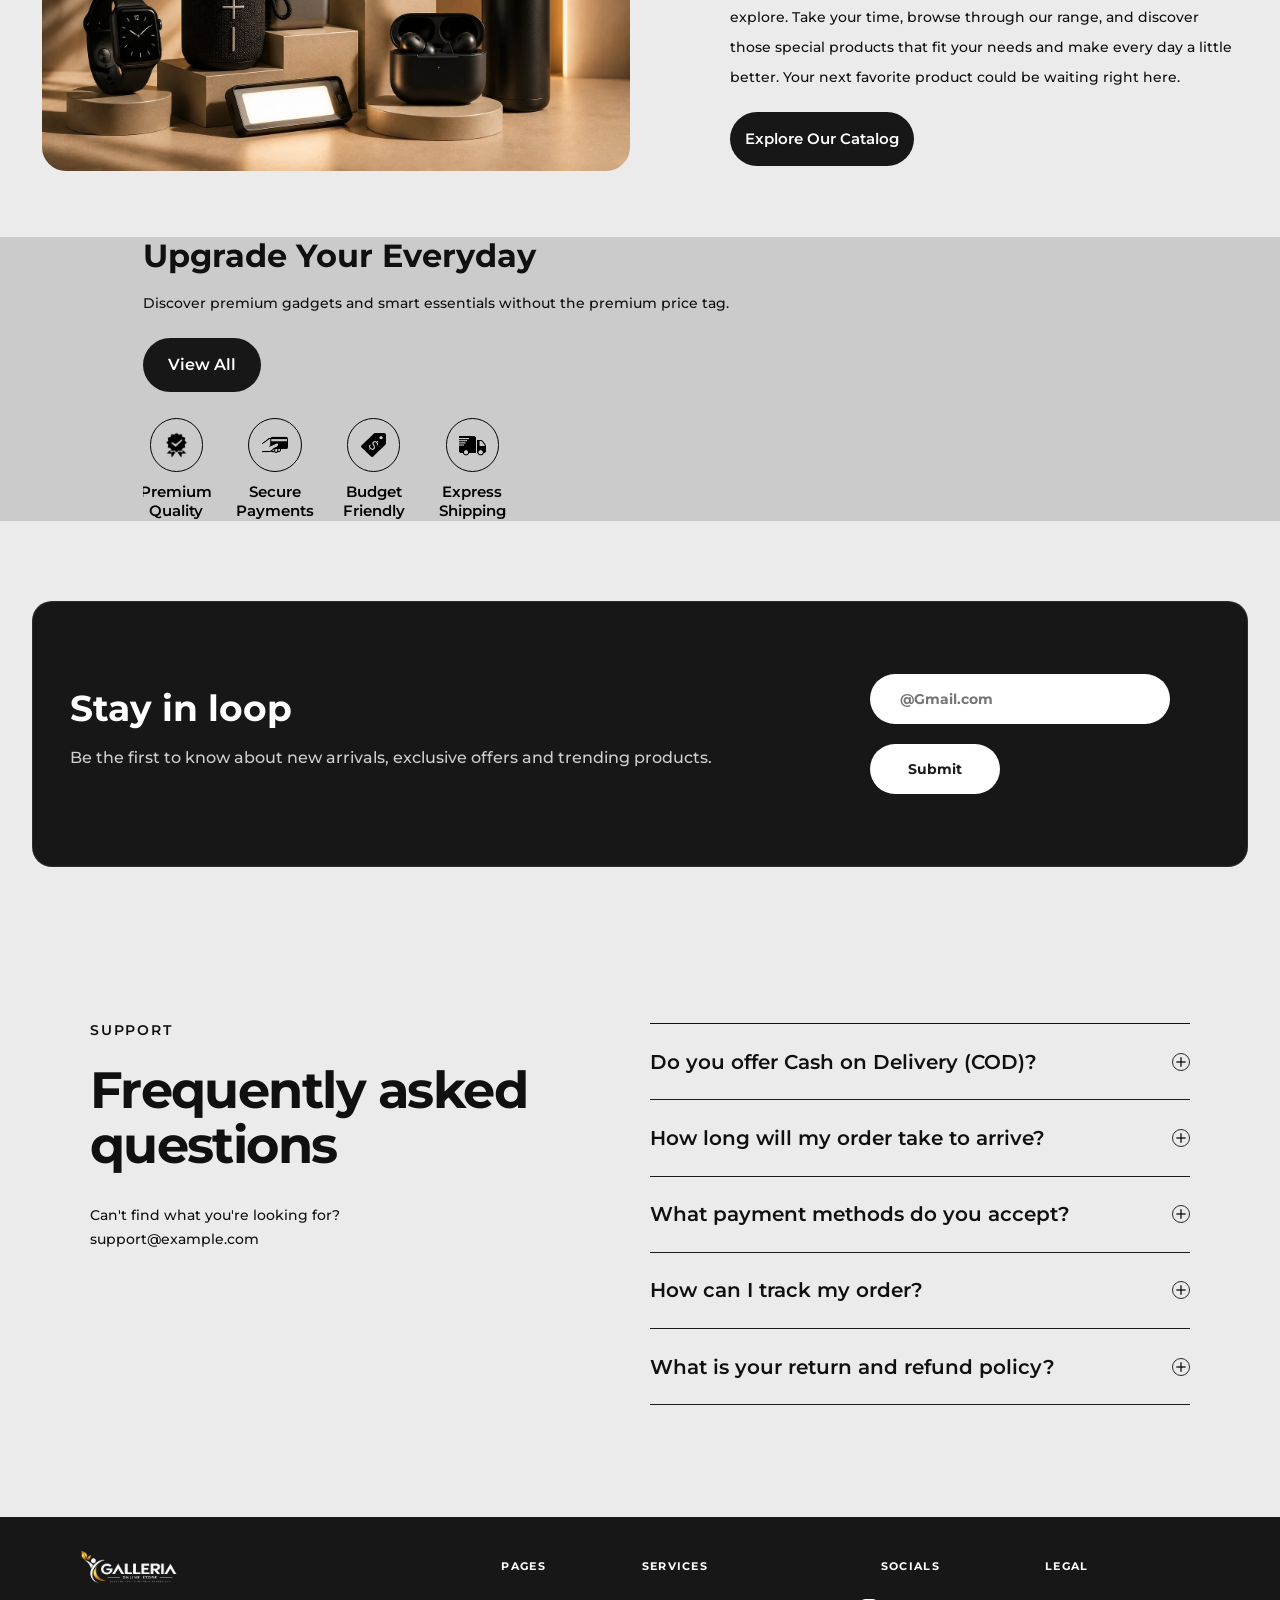
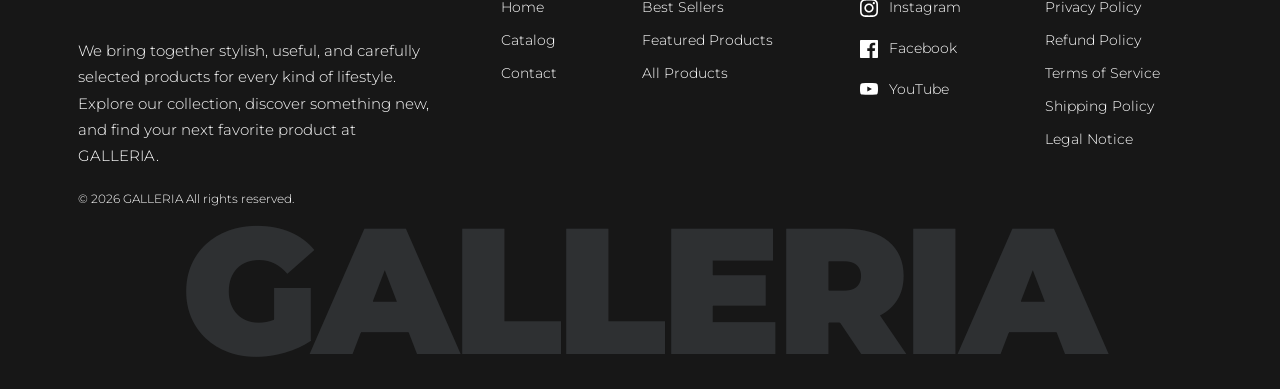
==== commit 635a8931: "Product page desktop done" ====
--- a/index.html
+++ b/index.html
@@ -35,19 +35,19 @@
                             </button>
                             <ul class="nav_item">
                                 <li class="nav_items"><a href="index.html">Home</a></li>
-                                <li class="nav_items"><a href="catalog.html">Catalog</a></li>
+                                <li class="nav_items"><a href="products.html">Products</a></li>
                                 <li class="nav_items"><a href="contact.html">Contact</a></li>
                             </ul>
                         </div>
                         <div class="nav_buttons">
                             <div class="icon_group">
-                                <a href="">
+                                <!-- <a href="">
                                     <svg viewBox="0 0 24 24" fill="none" stroke-width="1.8" stroke-linecap="round"
                                         stroke-linejoin="round">
                                         <circle cx="11" cy="11" r="7" />
                                         <line x1="21" y1="21" x2="16.65" y2="16.65" />
                                     </svg>
-                                </a>
+                                </a> -->
                                 <a href="">
                                     <svg viewBox="0 0 24 24" fill="none" stroke-width="1.8" stroke-linecap="round"
                                         stroke-linejoin="round">
@@ -139,7 +139,7 @@
                     <div class="col-12 col-lg-12 d-flex justify-content-between ">
                         <!-- CARD 1 -->
                         <div class="col-12 col-lg-4 col-md-6">
-                            <div class="product_item_cards">
+                            <div class="product_cards">
                                 <div class="product_bg">
                                     <div class="img_wrap">
                                         <span class="product_title">Best Seller</span>
@@ -179,7 +179,7 @@
 
                         <!-- CARD 2 -->
                         <div class="col-12 col-lg-4 col-md-6">
-                            <div class="product_item_cards">
+                            <div class="product_cards">
                                 <div class="product_bg">
                                     <div class="img_wrap">
                                         <span class="product_title">Best Seller</span>
@@ -219,7 +219,7 @@
 
                         <!-- CARD 3 -->
                         <div class="col-12 col-lg-4 col-md-6">
-                            <div class="product_item_cards">
+                            <div class="product_cards">
                                 <div class="product_bg">
                                     <div class="img_wrap">
                                         <span class="product_title">Best Seller</span>
@@ -259,7 +259,7 @@
 
                         <!-- CARD 4 -->
                         <div class="col-12 col-lg-4 col-md-6">
-                            <div class="product_item_cards">
+                            <div class="product_cards">
                                 <div class="product_bg">
                                     <div class="img_wrap">
                                         <span class="product_title">Best Seller</span>
--- a/assets/css/custom-style.css
+++ b/assets/css/custom-style.css
@@ -11,4 +11,5 @@
 @import url("refund-policy.css");
 @import url("terms-of-service.css");
 @import url("shipping-policy.css");
-@import url("legal-notice.css");+@import url("legal-notice.css");
+@import url("products.css");
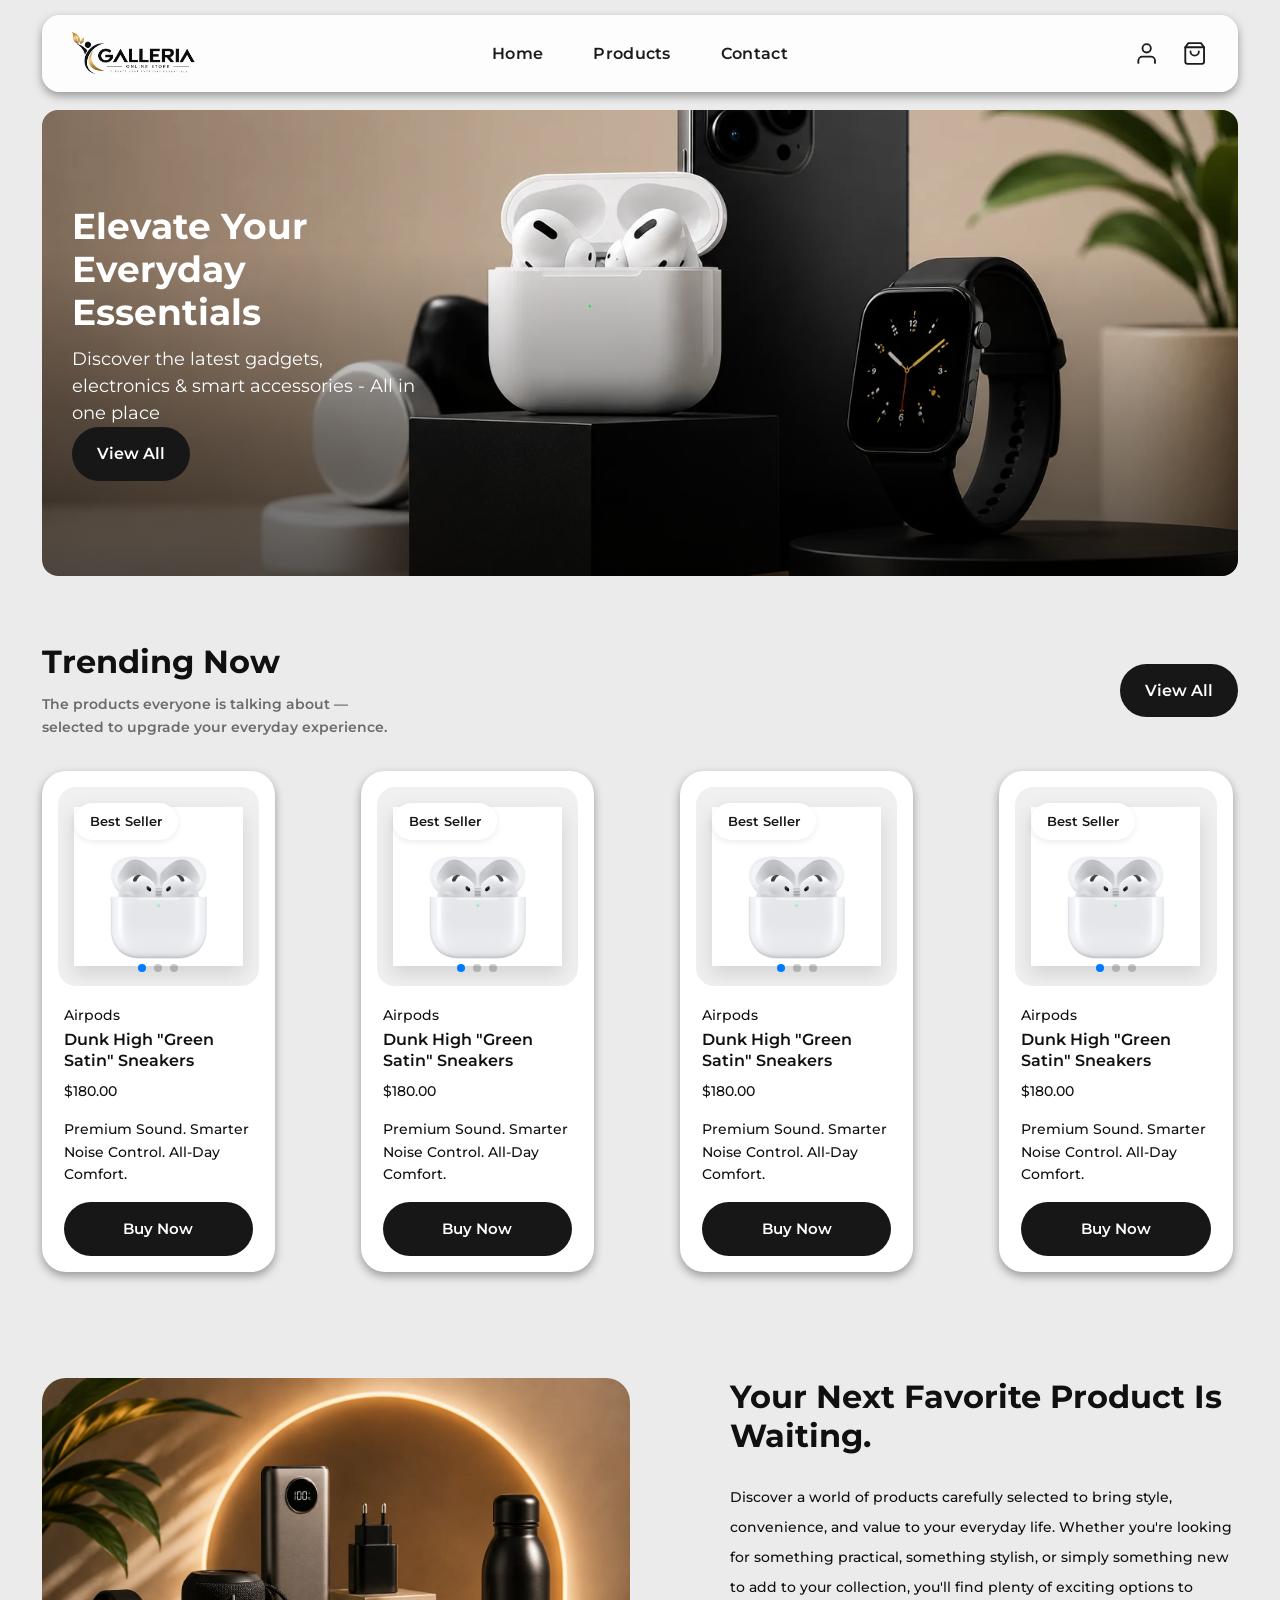
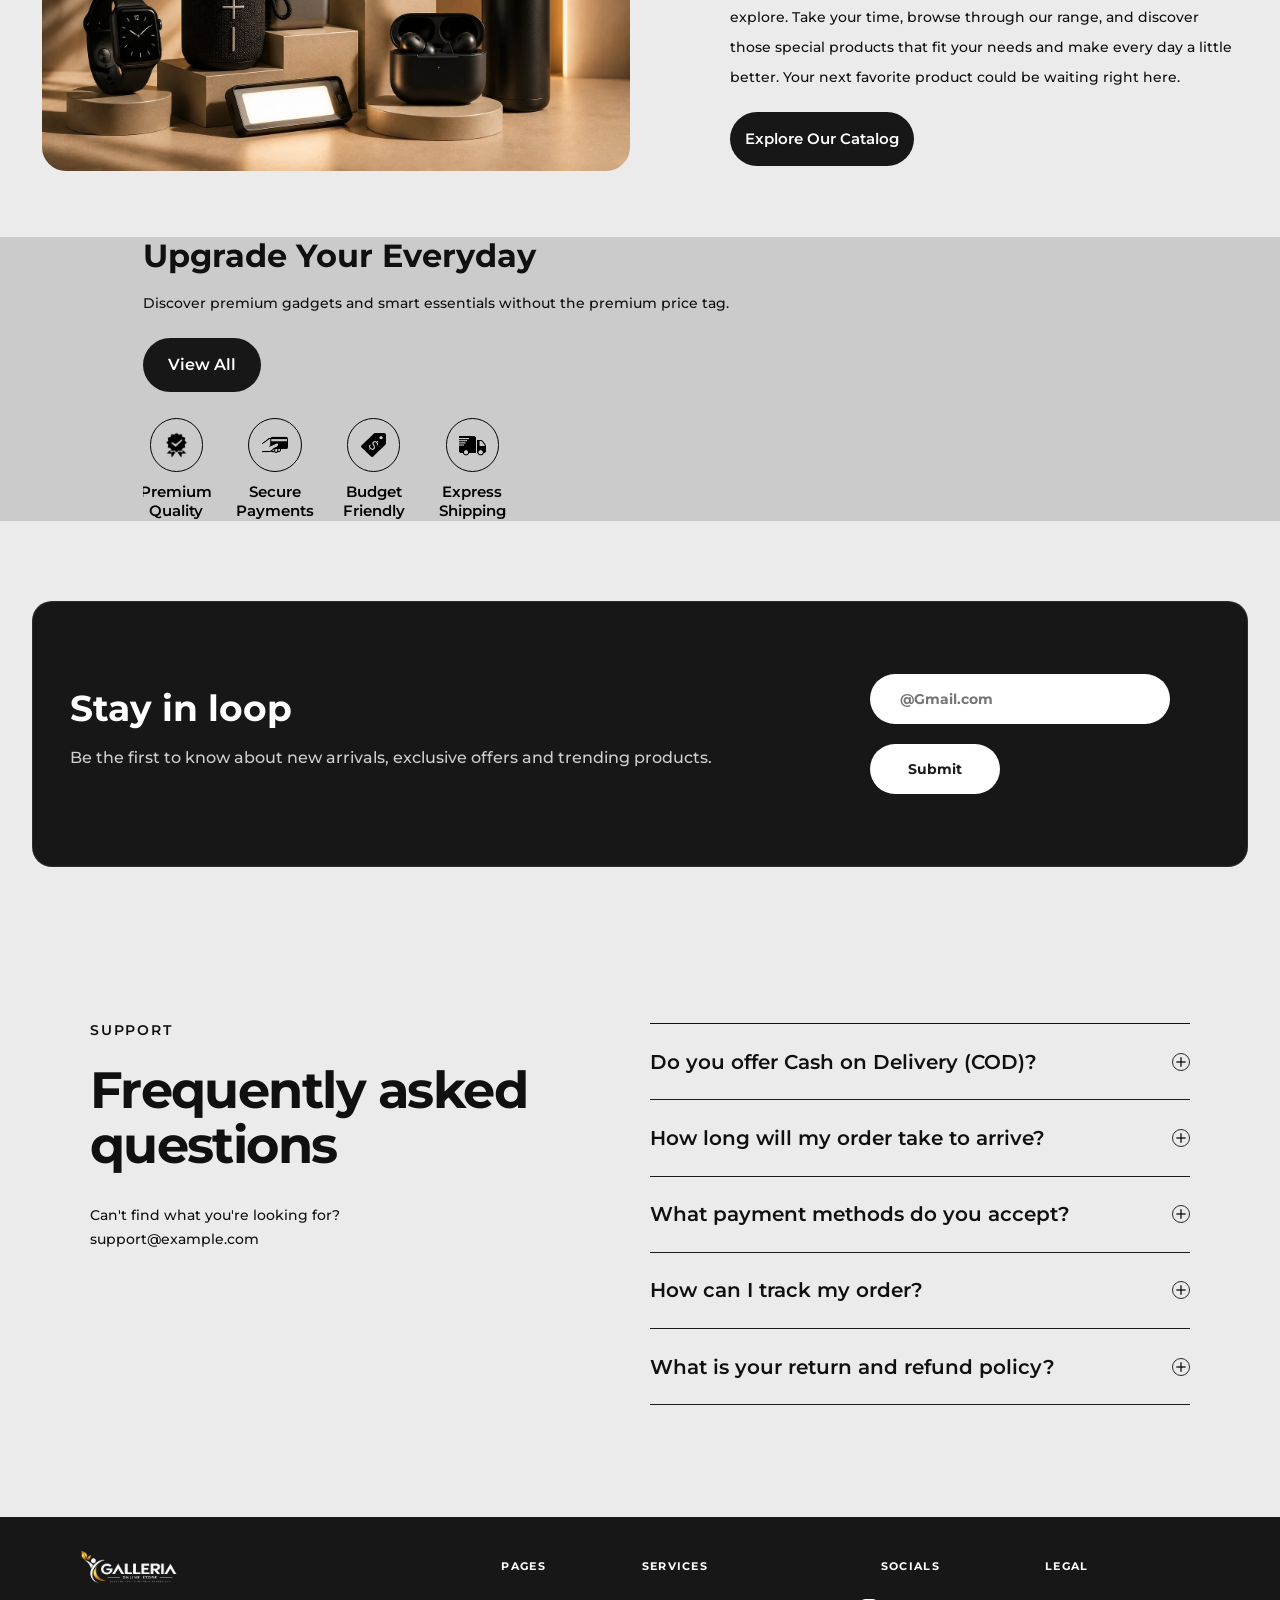
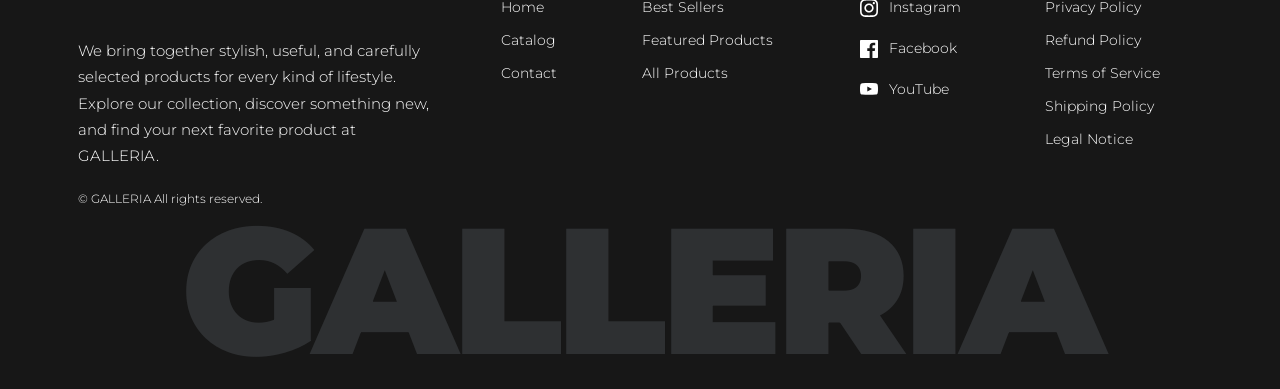
==== commit 4fe46b52: "linking nav cart icon to chcekout page" ====
--- a/index.html
+++ b/index.html
@@ -35,19 +35,12 @@
                             </button>
                             <ul class="nav_item">
                                 <li class="nav_items"><a href="index.html">Home</a></li>
-                                <li class="nav_items"><a href="products.html">Products</a></li>
+                                <li class="nav_items"><a href="products-listing.html">Products</a></li>
                                 <li class="nav_items"><a href="contact.html">Contact</a></li>
                             </ul>
                         </div>
                         <div class="nav_buttons">
                             <div class="icon_group">
-                                <!-- <a href="">
-                                    <svg viewBox="0 0 24 24" fill="none" stroke-width="1.8" stroke-linecap="round"
-                                        stroke-linejoin="round">
-                                        <circle cx="11" cy="11" r="7" />
-                                        <line x1="21" y1="21" x2="16.65" y2="16.65" />
-                                    </svg>
-                                </a> -->
                                 <a href="">
                                     <svg viewBox="0 0 24 24" fill="none" stroke-width="1.8" stroke-linecap="round"
                                         stroke-linejoin="round">
@@ -55,7 +48,8 @@
                                         <circle cx="12" cy="7" r="4" />
                                     </svg>
                                 </a>
-                                <a href="">
+
+                                <a href="" class="nav_cart_btn" id="navCartBtn">
                                     <svg viewBox="0 0 24 24" fill="none" stroke-width="1.8" stroke-linecap="round"
                                         stroke-linejoin="round">
                                         <path d="M6 2 3 6v14a2 2 0 0 0 2 2h14a2 2 0 0 0 2-2V6l-3-4Z" />
@@ -63,6 +57,7 @@
                                         <path d="M16 10a4 4 0 0 1-8 0" />
                                     </svg>
                                 </a>
+
                                 <a href="#" class="hamburger-toggle">
                                     <svg viewBox="0 0 24 24" fill="none" stroke-width="1.8" stroke-linecap="round"
                                         stroke-linejoin="round">
@@ -663,7 +658,10 @@
 <script src="assets/js/custom-script.js"></script>
 <script src="assets/js/home.js"></script>
 <script src="assets/js/nav.js"></script>
-
-
+<script src="assets/js/checkout.js"></script>
+
+<script>
+
+</script>
 
 </html>
--- a/assets/css/custom-style.css
+++ b/assets/css/custom-style.css
@@ -12,4 +12,6 @@
 @import url("terms-of-service.css");
 @import url("shipping-policy.css");
 @import url("legal-notice.css");
-@import url("products.css");+@import url("products.css");
+@import url("checkout.css")
+/* /* * @import url("product-detail.css"); */
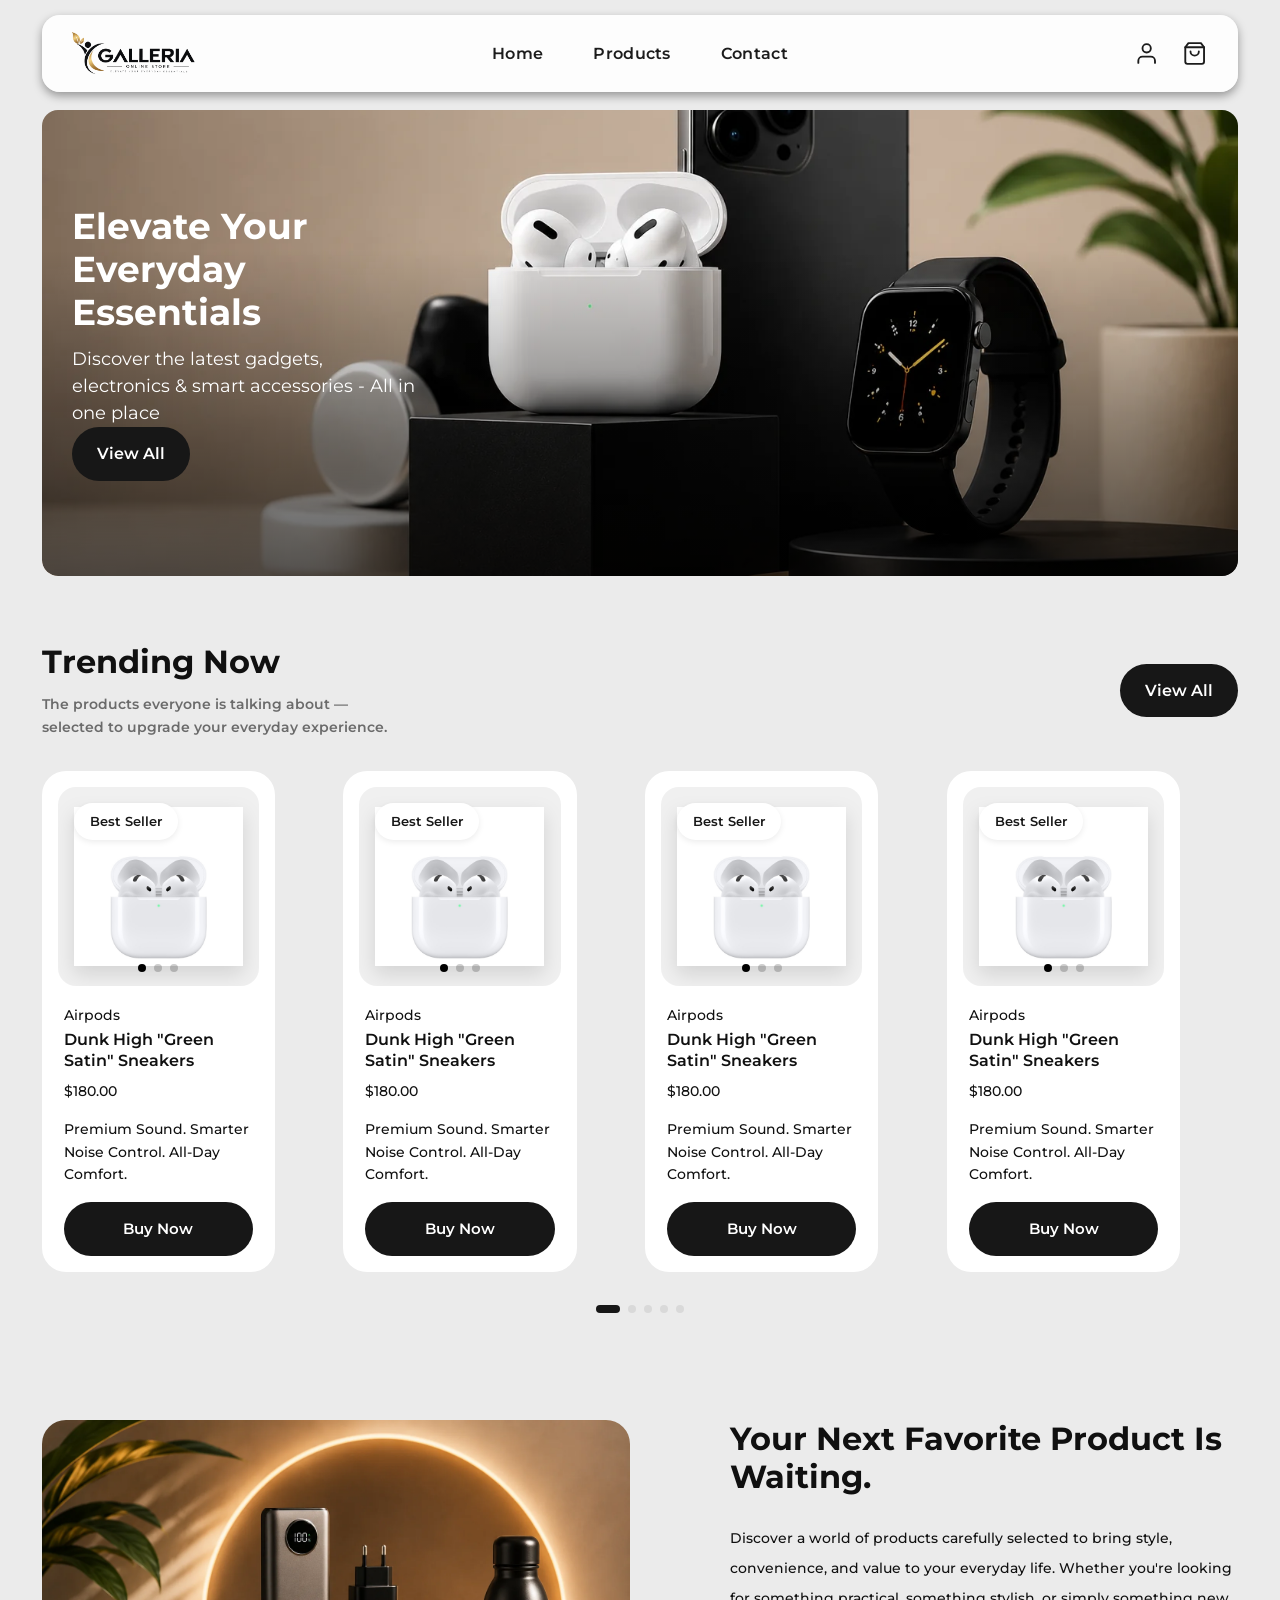
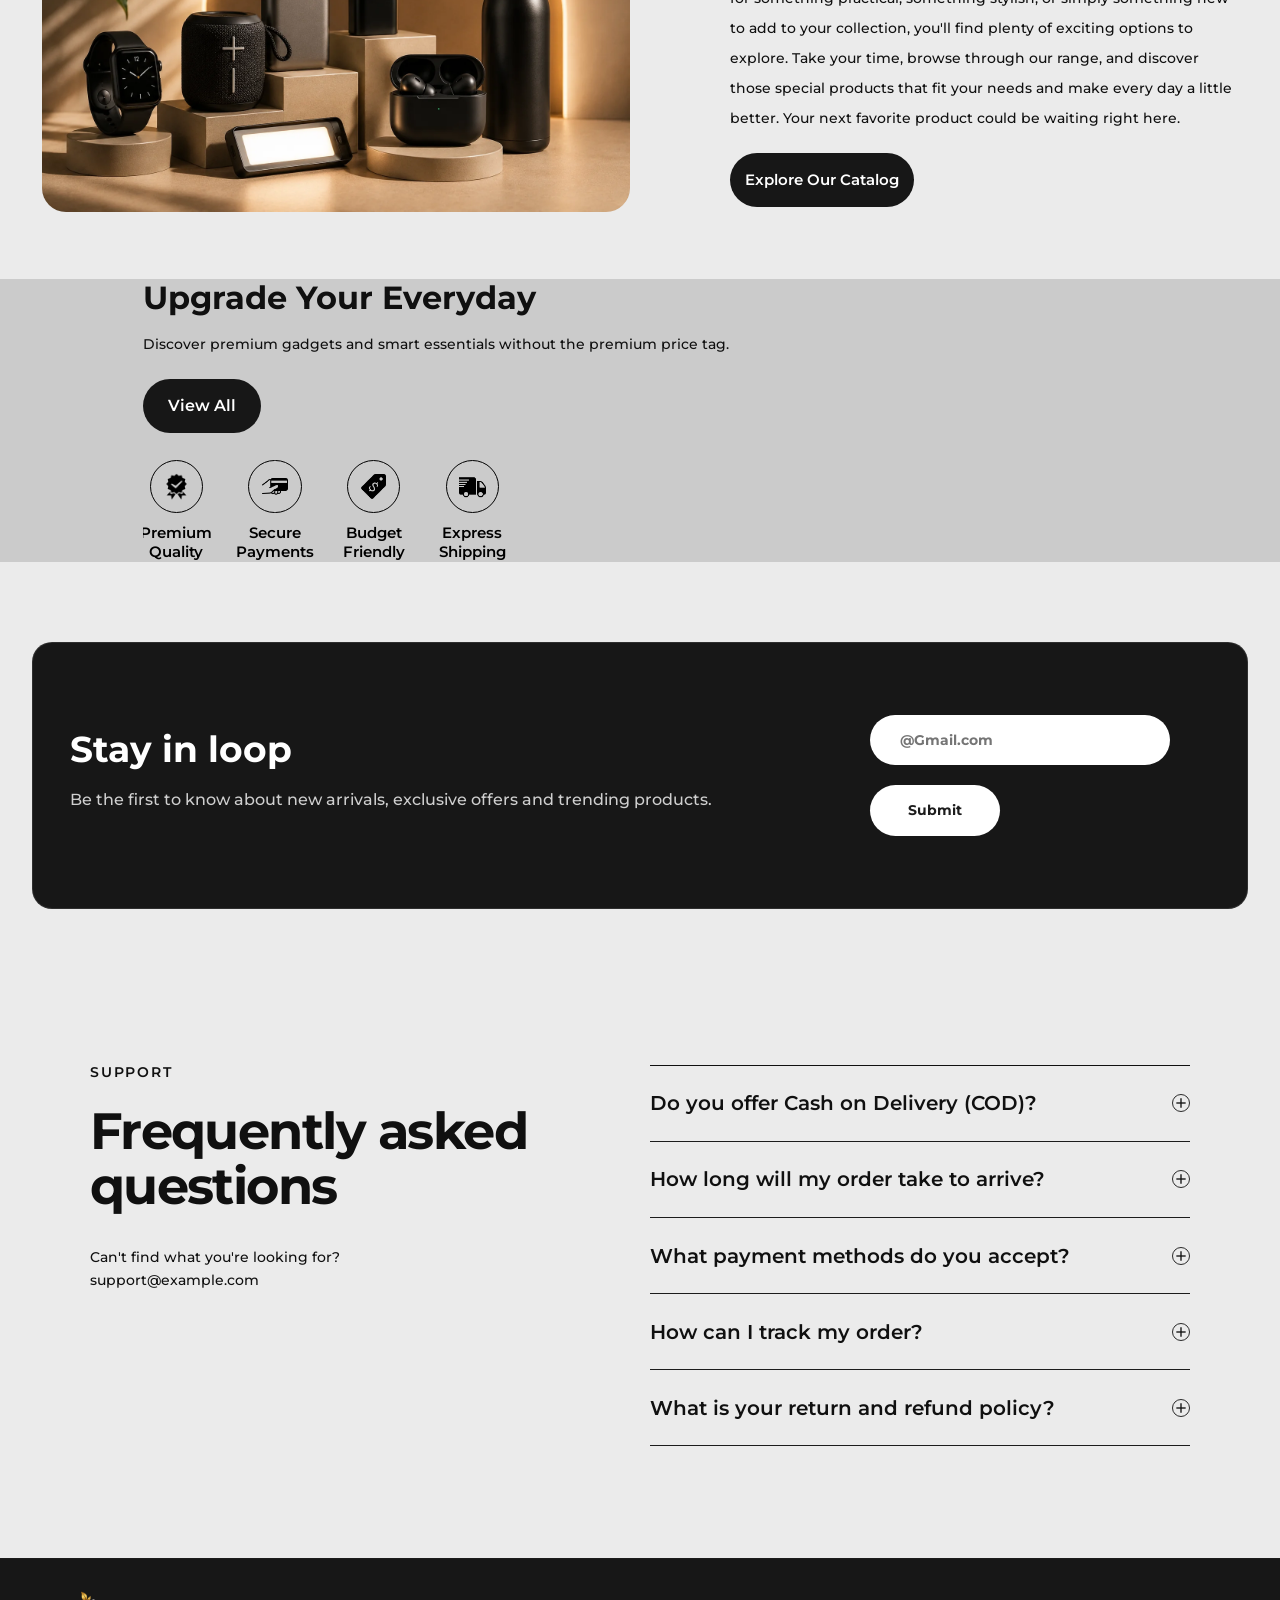
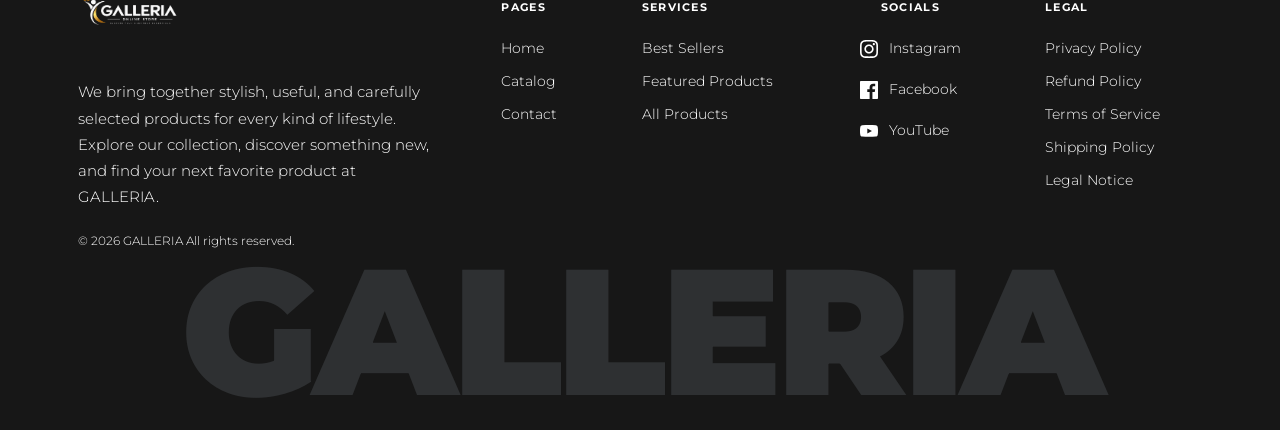
==== commit bd914503: "home tranding now section to swiper" ====
--- a/index.html
+++ b/index.html
@@ -130,10 +130,10 @@
 
             <!-- INNER CARDS -->
             <div class="tranding_now_inner">
-                <div class="row ">
-                    <div class="col-12 col-lg-12 d-flex justify-content-between ">
+                <div class="joureny__slider swiper resources__slider--static">
+                    <div class="swiper-wrapper">
                         <!-- CARD 1 -->
-                        <div class="col-12 col-lg-4 col-md-6">
+                        <div class="swiper-slide">
                             <div class="product_cards">
                                 <div class="product_bg">
                                     <div class="img_wrap">
@@ -148,14 +148,15 @@
                                                     <img src="assets/images/galleria images/tranding now/airpods-4-select-202409_FV1.jpg"
                                                         alt="">
                                                 </div>
-                                                <div class="swiper-slide"><img
-                                                        src="assets/images/galleria images/tranding now/airpods-4-select-202409_FV1.jpg"
-                                                        alt=""></div>
+                                                <div class="swiper-slide">
+                                                    <img src="assets/images/galleria images/tranding now/airpods-4-select-202409_FV1.jpg"
+                                                        alt="">
+                                                </div>
                                             </div>
                                             <div class="swiper-pagination"></div>
                                         </div>
                                     </div>
-                                    <div class="content_area primary-text-color ">
+                                    <div class="content_area primary-text-color">
                                         <p class="brand fs-14 fw-500">Airpods</p>
                                         <h2 class="heading fs-20 fw-600">Dunk High "Green Satin" Sneakers</h2>
                                         <div class="cnt_wrap fs-16 fw-500">
@@ -163,17 +164,14 @@
                                             <p>Premium Sound. Smarter Noise Control. All-Day Comfort.</p>
                                         </div>
                                         <div class="product_button">
-                                            <a href="#" class="buy_now_btn">
-                                                Buy Now
-                                            </a>
-                                        </div>
-                                    </div>
-                                </div>
-                            </div>
-                        </div>
-
+                                            <a href="#" class="buy_now_btn">Buy Now</a>
+                                        </div>
+                                    </div>
+                                </div>
+                            </div>
+                        </div>
                         <!-- CARD 2 -->
-                        <div class="col-12 col-lg-4 col-md-6">
+                        <div class="swiper-slide">
                             <div class="product_cards">
                                 <div class="product_bg">
                                     <div class="img_wrap">
@@ -188,14 +186,15 @@
                                                     <img src="assets/images/galleria images/tranding now/airpods-4-select-202409_FV1.jpg"
                                                         alt="">
                                                 </div>
-                                                <div class="swiper-slide"><img
-                                                        src="assets/images/galleria images/tranding now/airpods-4-select-202409_FV1.jpg"
-                                                        alt=""></div>
+                                                <div class="swiper-slide">
+                                                    <img src="assets/images/galleria images/tranding now/airpods-4-select-202409_FV1.jpg"
+                                                        alt="">
+                                                </div>
                                             </div>
                                             <div class="swiper-pagination"></div>
                                         </div>
                                     </div>
-                                    <div class="content_area primary-text-color ">
+                                    <div class="content_area primary-text-color">
                                         <p class="brand fs-14 fw-500">Airpods</p>
                                         <h2 class="heading fs-20 fw-600">Dunk High "Green Satin" Sneakers</h2>
                                         <div class="cnt_wrap fs-16 fw-500">
@@ -203,17 +202,14 @@
                                             <p>Premium Sound. Smarter Noise Control. All-Day Comfort.</p>
                                         </div>
                                         <div class="product_button">
-                                            <a href="#" class="buy_now_btn">
-                                                Buy Now
-                                            </a>
-                                        </div>
-                                    </div>
-                                </div>
-                            </div>
-                        </div>
-
+                                            <a href="#" class="buy_now_btn">Buy Now</a>
+                                        </div>
+                                    </div>
+                                </div>
+                            </div>
+                        </div>
                         <!-- CARD 3 -->
-                        <div class="col-12 col-lg-4 col-md-6">
+                        <div class="swiper-slide">
                             <div class="product_cards">
                                 <div class="product_bg">
                                     <div class="img_wrap">
@@ -228,14 +224,15 @@
                                                     <img src="assets/images/galleria images/tranding now/airpods-4-select-202409_FV1.jpg"
                                                         alt="">
                                                 </div>
-                                                <div class="swiper-slide"><img
-                                                        src="assets/images/galleria images/tranding now/airpods-4-select-202409_FV1.jpg"
-                                                        alt=""></div>
+                                                <div class="swiper-slide">
+                                                    <img src="assets/images/galleria images/tranding now/airpods-4-select-202409_FV1.jpg"
+                                                        alt="">
+                                                </div>
                                             </div>
                                             <div class="swiper-pagination"></div>
                                         </div>
                                     </div>
-                                    <div class="content_area primary-text-color ">
+                                    <div class="content_area primary-text-color">
                                         <p class="brand fs-14 fw-500">Airpods</p>
                                         <h2 class="heading fs-20 fw-600">Dunk High "Green Satin" Sneakers</h2>
                                         <div class="cnt_wrap fs-16 fw-500">
@@ -243,17 +240,14 @@
                                             <p>Premium Sound. Smarter Noise Control. All-Day Comfort.</p>
                                         </div>
                                         <div class="product_button">
-                                            <a href="#" class="buy_now_btn">
-                                                Buy Now
-                                            </a>
-                                        </div>
-                                    </div>
-                                </div>
-                            </div>
-                        </div>
-
+                                            <a href="#" class="buy_now_btn">Buy Now</a>
+                                        </div>
+                                    </div>
+                                </div>
+                            </div>
+                        </div>
                         <!-- CARD 4 -->
-                        <div class="col-12 col-lg-4 col-md-6">
+                        <div class="swiper-slide">
                             <div class="product_cards">
                                 <div class="product_bg">
                                     <div class="img_wrap">
@@ -284,17 +278,56 @@
                                             <p>Premium Sound. Smarter Noise Control. All-Day Comfort.</p>
                                         </div>
                                         <div class="product_button">
-                                            <a href="#" class="buy_now_btn">
-                                                Buy Now
-                                            </a>
-                                        </div>
-                                    </div>
-                                </div>
-                            </div>
-                        </div>
-                    </div>
-                </div>
-            </div>
+                                            <a href="#" class="buy_now_btn">Buy Now</a>
+                                        </div>
+                                    </div>
+                                </div>
+                            </div>
+                        </div>
+                        <!-- CARD 5 -->
+                        <div class="swiper-slide">
+                            <div class="product_cards">
+                                <div class="product_bg">
+                                    <div class="img_wrap">
+                                        <span class="product_title">Best Seller</span>
+                                        <div class="swiper img_swiper">
+                                            <div class="swiper-wrapper">
+                                                <div class="swiper-slide">
+                                                    <img src="assets/images/galleria images/tranding now/airpods-4-select-202409_FV1.jpg"
+                                                        alt="">
+                                                </div>
+                                                <div class="swiper-slide">
+                                                    <img src="assets/images/galleria images/tranding now/airpods-4-select-202409_FV1.jpg"
+                                                        alt="">
+                                                </div>
+                                                <div class="swiper-slide">
+                                                    <img src="assets/images/galleria images/tranding now/airpods-4-select-202409_FV1.jpg"
+                                                        alt="">
+                                                </div>
+                                            </div>
+                                            <div class="swiper-pagination"></div>
+                                        </div>
+                                    </div>
+                                    <div class="content_area primary-text-color">
+                                        <p class="brand fs-14 fw-500">Airpods</p>
+                                        <h2 class="heading fs-20 fw-600">Dunk High "Green Satin" Sneakers</h2>
+                                        <div class="cnt_wrap fs-16 fw-500">
+                                            <p>$180.00</p>
+                                            <p>Premium Sound. Smarter Noise Control. All-Day Comfort.</p>
+                                        </div>
+                                        <div class="product_button">
+                                            <a href="#" class="buy_now_btn">Buy Now</a>
+                                        </div>
+                                    </div>
+                                </div>
+                            </div>
+                        </div>
+                    </div>
+                </div>
+                <div class="tranding_now_pagination"></div>
+            </div>
+        </div>
+        </div>
         </div>
     </section>
     <!-- Tranfing now SECTION END -->
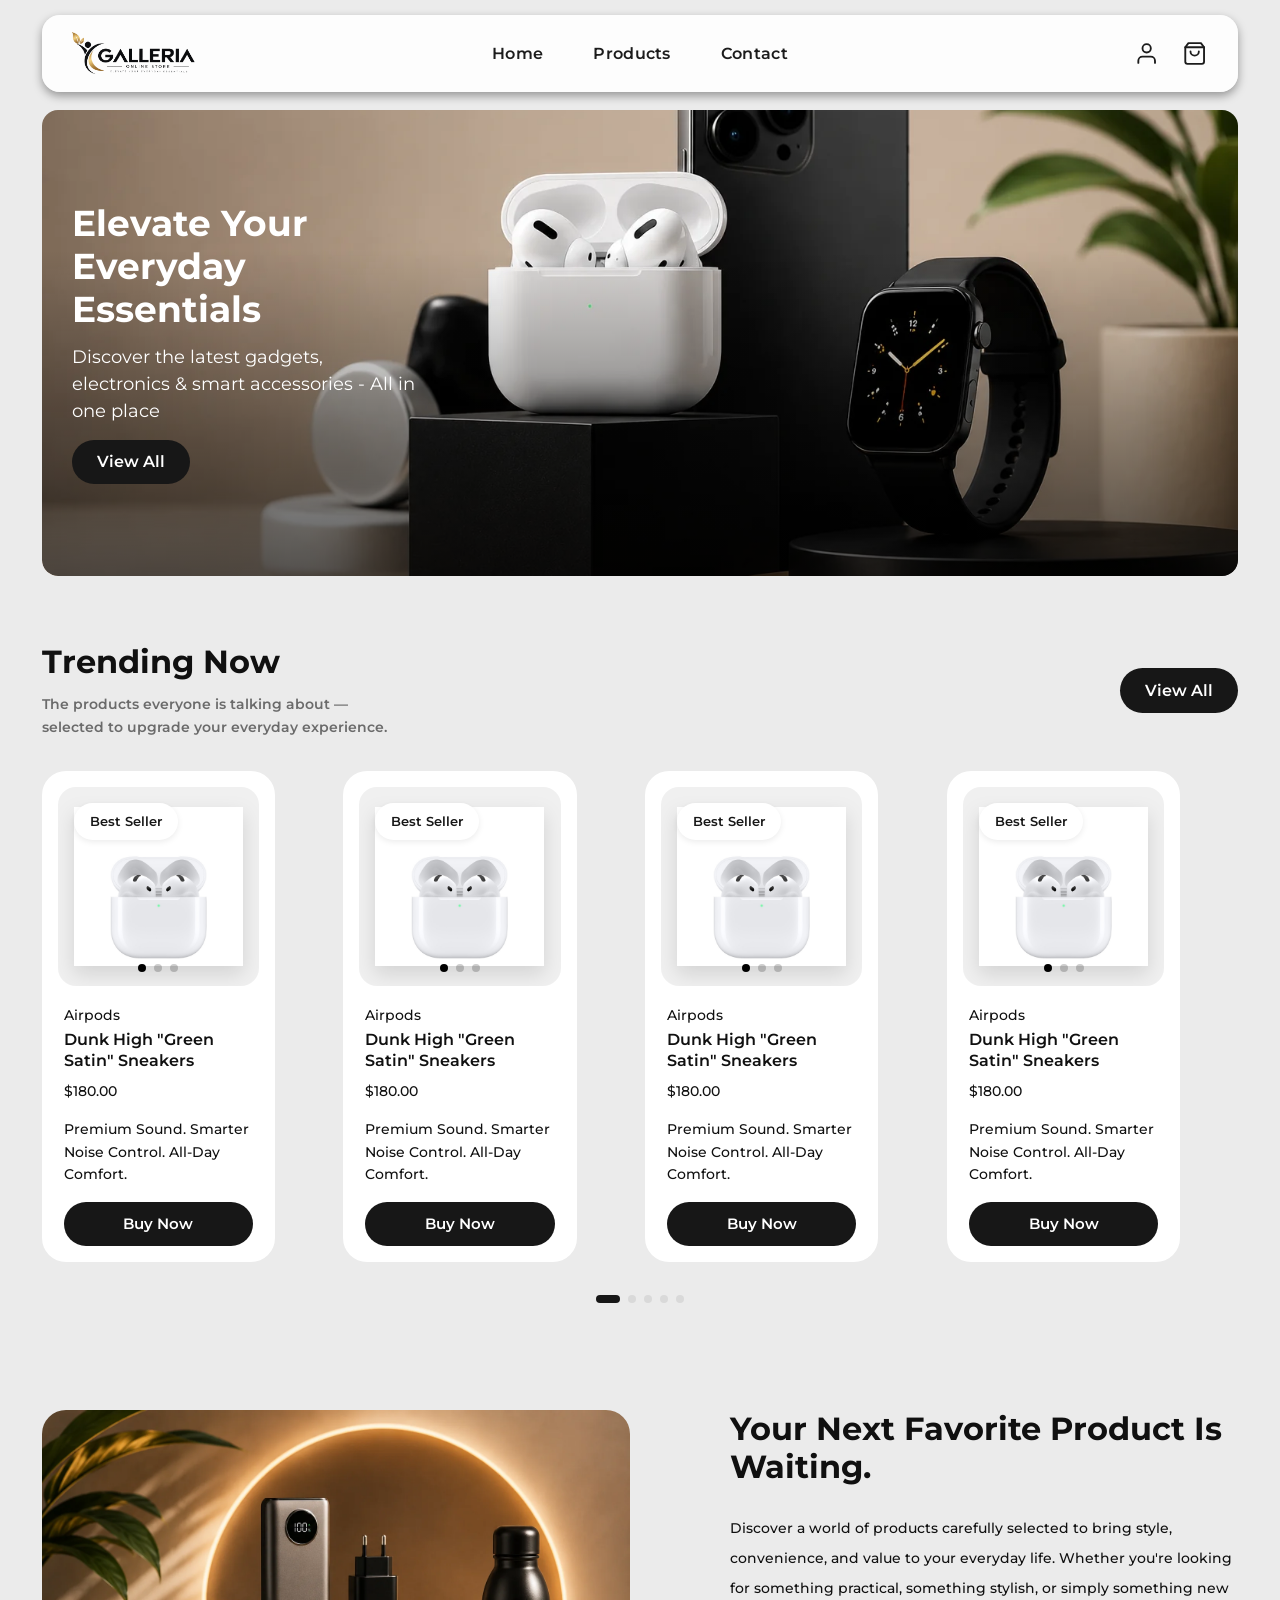
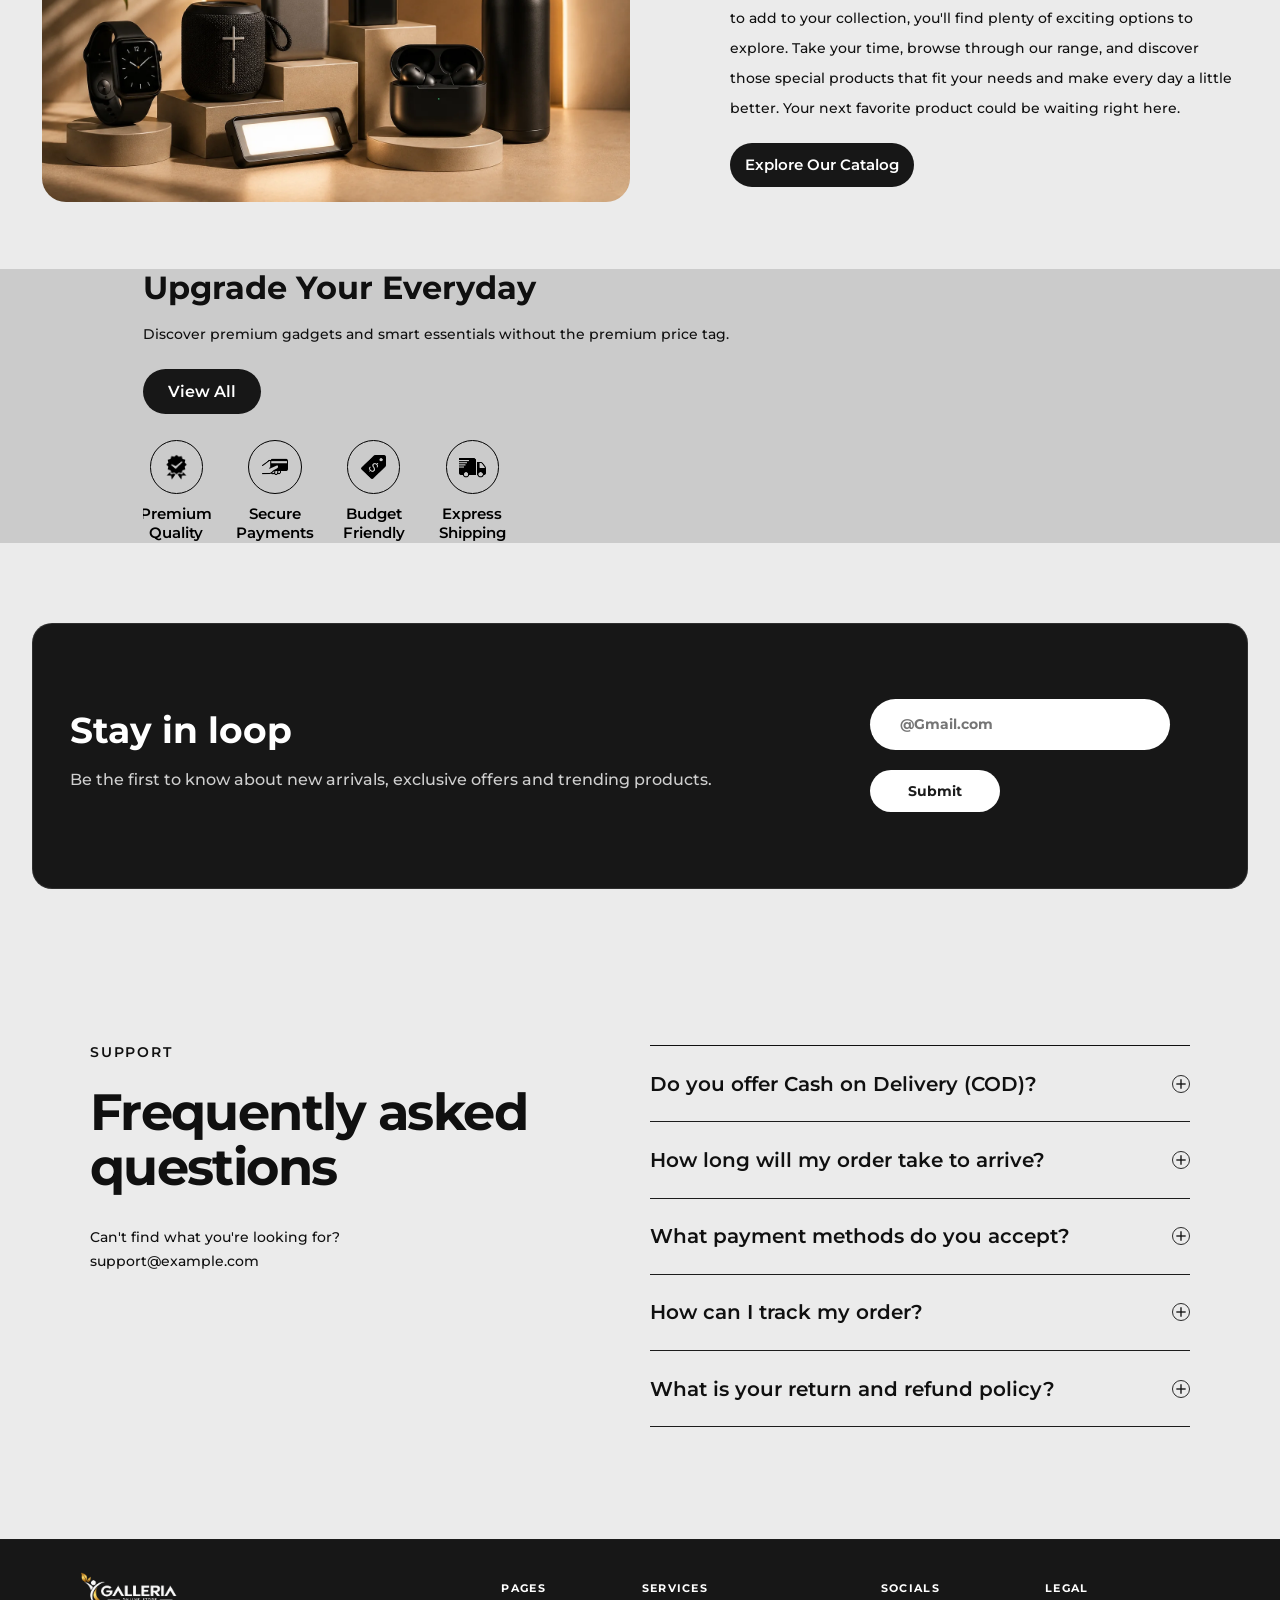
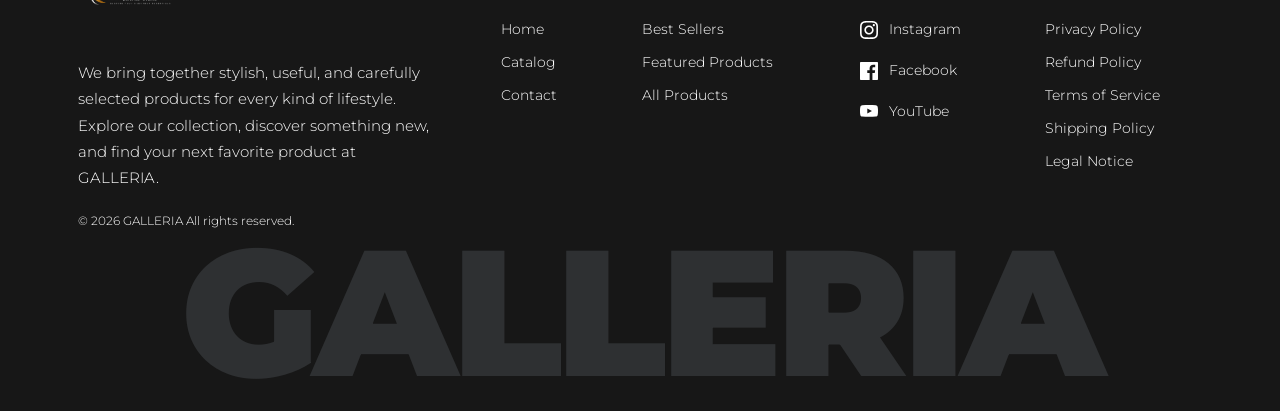
==== commit 203b87c6: "linking home buttos (Good night :) komal i love you" ====
--- a/index.html
+++ b/index.html
@@ -93,8 +93,8 @@
                             <div class="cnt_wrap fs-24 fw-400">
                                 <p>Discover the latest gadgets, electronics & smart accessories - All in one place</p>
                             </div>
-                            <div class="view_all_button">
-                                <a href="#" class="view_all_text">
+                            <div class="view_all_button mt-15">
+                                <a href="products-listing.html" class="view_all_text">
                                     View All
                                 </a>
                             </div>
@@ -120,7 +120,7 @@
                             </div>
                         </div>
                         <div class="view_all_button">
-                            <a href="#" class="view_all_text">
+                            <a href="products-listing.html" class="view_all_text">
                                 View All
                             </a>
                         </div>
@@ -362,7 +362,7 @@
                                         day a little better. Your next favorite product could be waiting right here.
                                     </p>
                                 </div>
-                                <a href="#" class="buy_now_btn">
+                                <a href="products-listing.html" class="buy_now_btn">
                                     Explore Our Catalog
                                 </a>
                             </div>
@@ -387,7 +387,7 @@
                                 </p>
                             </div>
                             <div class="view_all_button">
-                                <a href="#" class="view_all_text">
+                                <a href="products-listing.html" class="view_all_text">
                                     View All
                                 </a>
                             </div>
